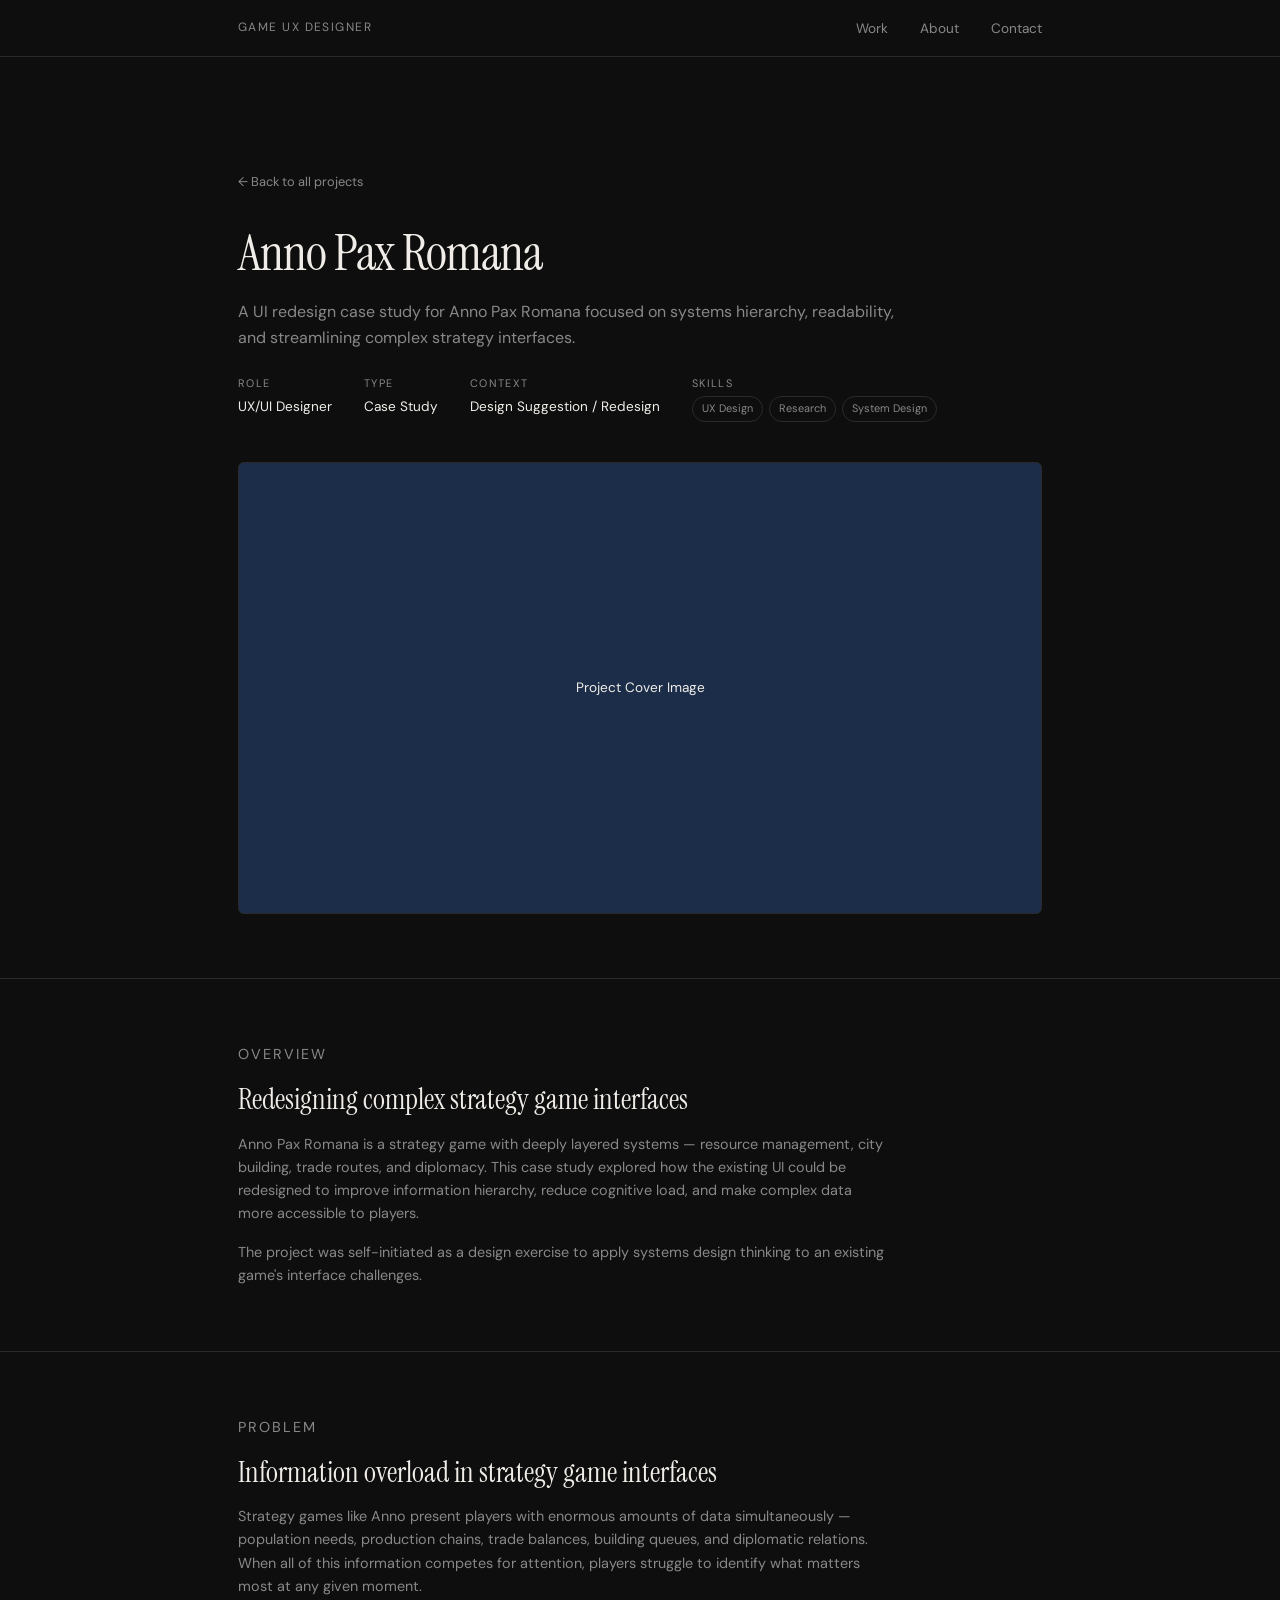
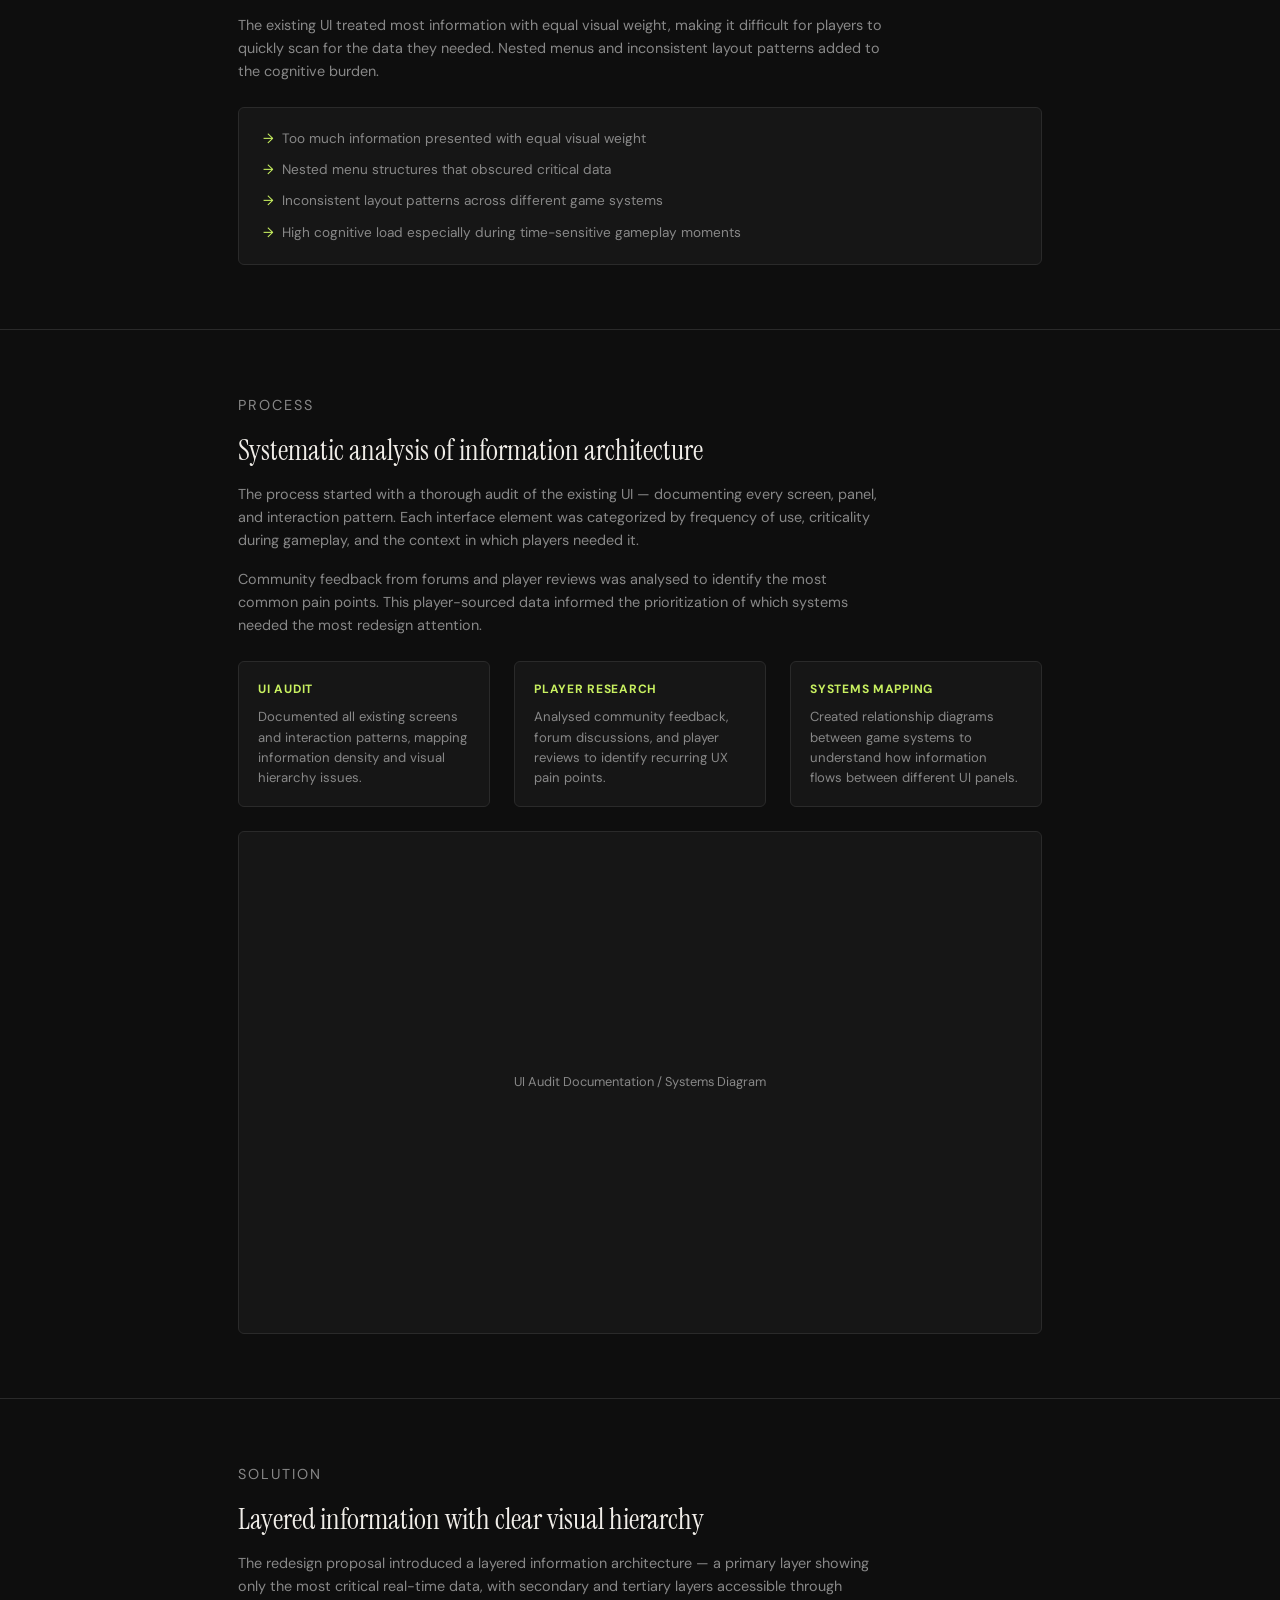
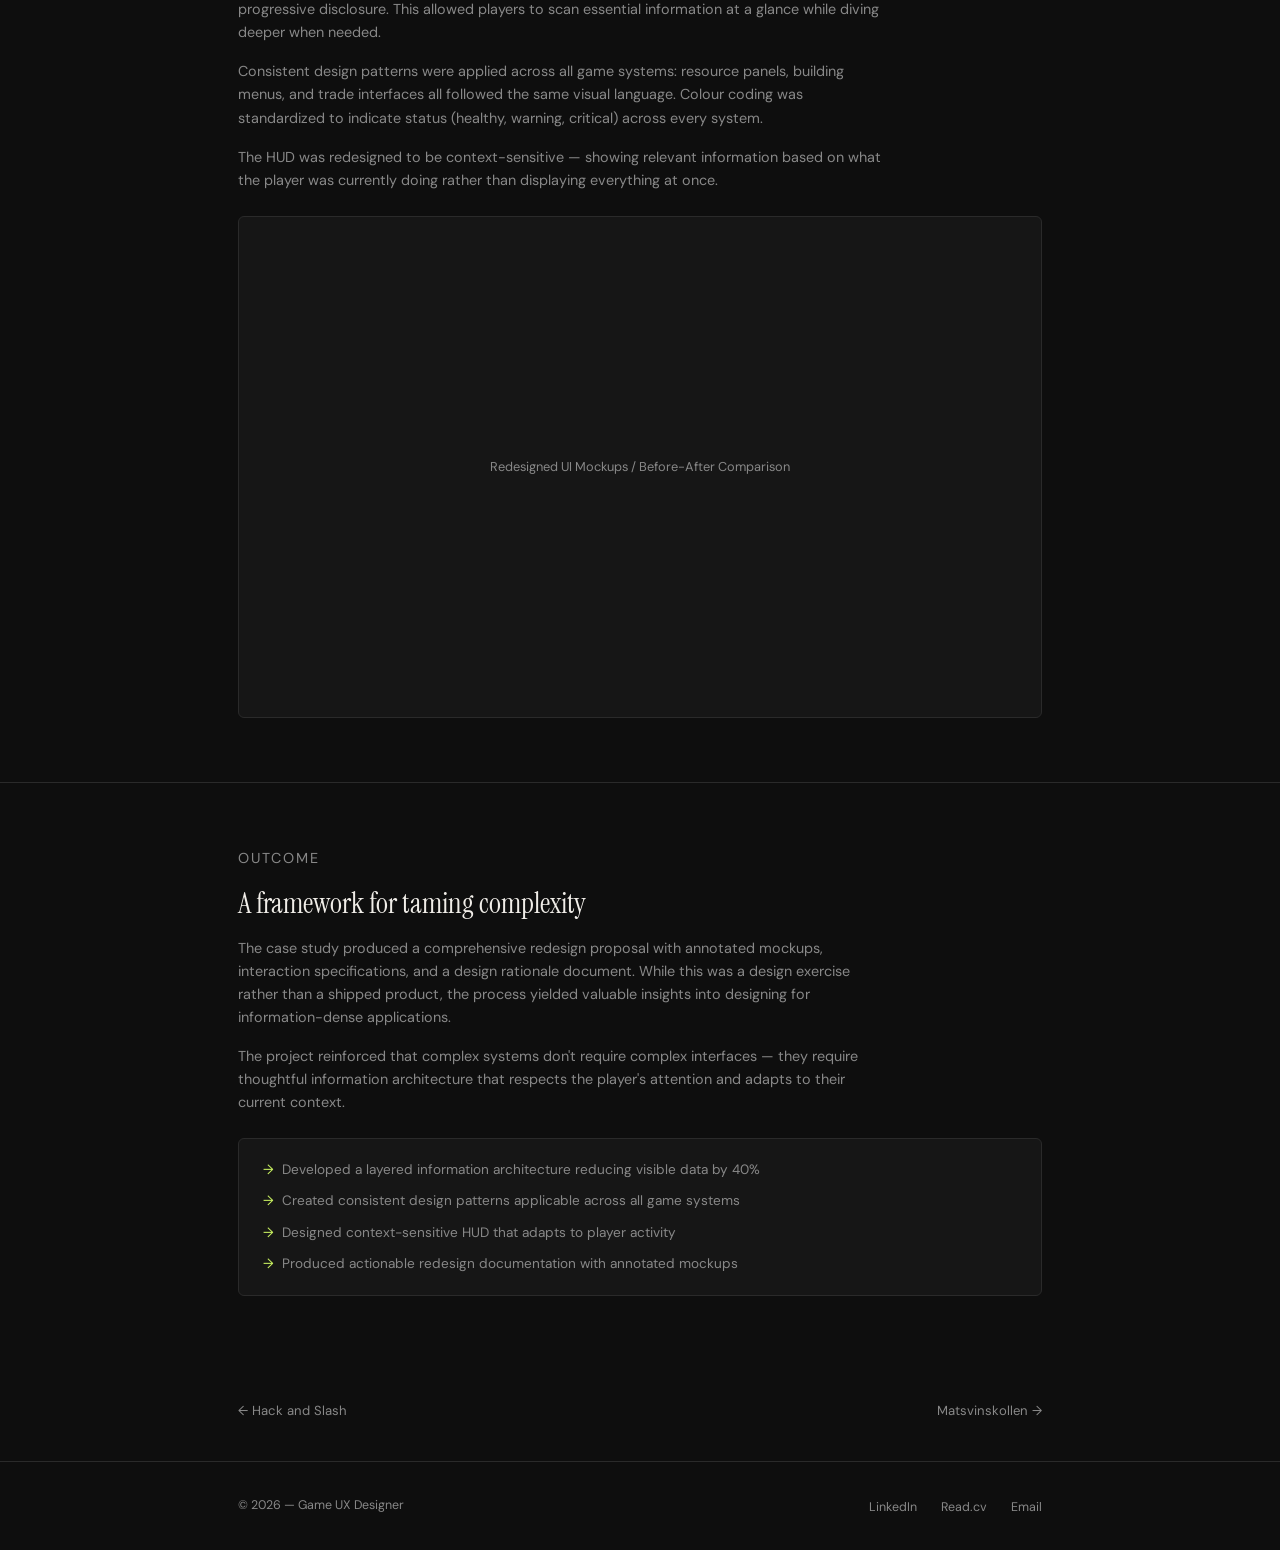
==== anno-pax-romana.html @ 12762602 "Create and Connect 4 User Case Pages for Projects (69a82dba089e7d855686ed7b)" ====
<!DOCTYPE html>
<html lang="en">
<head>
  <meta charset="UTF-8" />
  <meta name="viewport" content="width=device-width, initial-scale=1.0" />
  <title>Anno Pax Romana – Use Case</title>
  <style>
    @import url('https://fonts.googleapis.com/css2?family=Instrument+Serif:ital@0;1&family=DM+Sans:wght@300;400;500&display=swap');

    *, *::before, *::after { box-sizing: border-box; margin: 0; padding: 0; }

    :root {
      --bg: #0e0e0e;
      --surface: #161616;
      --border: #2a2a2a;
      --text-primary: #f0ede8;
      --text-secondary: #888;
      --accent: #c8f060;
      --font-display: 'Instrument Serif', Georgia, serif;
      --font-body: 'DM Sans', sans-serif;
      --max-width: 900px;
      --px: clamp(1.25rem, 5vw, 3rem);
    }

    html { scroll-behavior: smooth; }

    body {
      background: var(--bg);
      color: var(--text-primary);
      font-family: var(--font-body);
      font-size: 15px;
      line-height: 1.6;
      -webkit-font-smoothing: antialiased;
    }

    .p-container {
      max-width: var(--max-width);
      margin: 0 auto;
      padding-left: var(--px);
      padding-right: var(--px);
    }

    .p-nav {
      position: sticky;
      top: 0;
      z-index: 100;
      background: var(--bg);
      border-bottom: 1px solid var(--border);
      padding-block: 1rem;
    }

    .p-nav .p-container {
      display: flex;
      justify-content: space-between;
      align-items: center;
    }

    .p-nav-logo {
      font-size: 0.75rem;
      letter-spacing: 0.12em;
      text-transform: uppercase;
      color: var(--text-secondary);
      text-decoration: none;
    }

    .p-nav-links {
      display: flex;
      gap: 2rem;
      list-style: none;
    }

    .p-nav-links a {
      text-decoration: none;
      color: var(--text-secondary);
      font-size: 0.85rem;
      transition: color 0.2s;
    }

    .p-nav-links a:hover { color: var(--text-primary); }

    .case-hero {
      padding-top: clamp(3rem, 10vw, 7rem);
      padding-bottom: clamp(2rem, 6vw, 4rem);
      border-bottom: 1px solid var(--border);
    }

    .case-back {
      display: inline-flex;
      align-items: center;
      gap: 0.4rem;
      text-decoration: none;
      color: var(--text-secondary);
      font-size: 0.8rem;
      margin-bottom: 2rem;
      transition: color 0.2s;
    }

    .case-back:hover { color: var(--text-primary); }

    .case-hero h1 {
      font-family: var(--font-display);
      font-size: clamp(2rem, 5vw, 3.2rem);
      font-weight: 400;
      line-height: 1.15;
      letter-spacing: -0.02em;
      margin-bottom: 1rem;
    }

    .case-hero .case-subtitle {
      color: var(--text-secondary);
      font-size: 1rem;
      max-width: 60ch;
      margin-bottom: 1.5rem;
    }

    .case-meta {
      display: flex;
      flex-wrap: wrap;
      gap: 2rem;
      margin-top: 1.5rem;
    }

    .case-meta-item {
      display: flex;
      flex-direction: column;
      gap: 0.25rem;
    }

    .case-meta-label {
      font-size: 0.68rem;
      letter-spacing: 0.12em;
      text-transform: uppercase;
      color: var(--text-secondary);
    }

    .case-meta-value {
      font-size: 0.85rem;
      color: var(--text-primary);
    }

    .tag-list { display: flex; flex-wrap: wrap; gap: 0.4rem; }

    .tag {
      font-size: 0.68rem;
      padding: 0.2rem 0.55rem;
      border-radius: 999px;
      border: 1px solid var(--border);
      color: var(--text-secondary);
    }

    .case-cover {
      width: 100%;
      aspect-ratio: 16/9;
      background: #1c2d4a;
      border: 1px solid var(--border);
      border-radius: 6px;
      margin-top: 2.5rem;
      display: flex;
      align-items: center;
      justify-content: center;
      color: var(--text-primary);
      font-size: 0.85rem;
    }

    .case-section {
      padding-block: clamp(2.5rem, 6vw, 4rem);
      border-bottom: 1px solid var(--border);
    }

    .case-section:last-of-type { border-bottom: none; }

    .case-label {
      font-size: 0.72rem;
      letter-spacing: 0.14em;
      text-transform: uppercase;
      color: var(--accent);
      margin-bottom: 1.25rem;
    }

    .case-section h2 {
      font-family: var(--font-display);
      font-size: clamp(1.4rem, 3vw, 1.8rem);
      font-weight: 400;
      line-height: 1.2;
      margin-bottom: 1rem;
    }

    .case-section p {
      color: var(--text-secondary);
      font-size: 0.9rem;
      max-width: 65ch;
      margin-bottom: 1rem;
    }

    .case-section p:last-child { margin-bottom: 0; }

    .case-highlight {
      background: var(--surface);
      border: 1px solid var(--border);
      border-radius: 6px;
      padding: 1.25rem 1.5rem;
      margin-top: 1.5rem;
    }

    .case-highlight ul {
      list-style: none;
      display: flex;
      flex-direction: column;
      gap: 0.6rem;
    }

    .case-highlight li {
      font-size: 0.85rem;
      color: var(--text-secondary);
      padding-left: 1.2rem;
      position: relative;
    }

    .case-highlight li::before {
      content: '→';
      position: absolute;
      left: 0;
      color: var(--accent);
    }

    .case-image {
      width: 100%;
      aspect-ratio: 16/10;
      background: var(--surface);
      border: 1px solid var(--border);
      border-radius: 6px;
      margin-top: 1.5rem;
      display: flex;
      align-items: center;
      justify-content: center;
      color: var(--text-secondary);
      font-size: 0.8rem;
    }

    .case-two-col {
      display: grid;
      grid-template-columns: 1fr 1fr;
      gap: 1.5rem;
      margin-top: 1.5rem;
    }

    .case-two-col .col-block {
      background: var(--surface);
      border: 1px solid var(--border);
      border-radius: 6px;
      padding: 1.1rem 1.2rem;
    }

    .col-block h4 {
      font-size: 0.75rem;
      letter-spacing: 0.06em;
      text-transform: uppercase;
      color: var(--accent);
      margin-bottom: 0.5rem;
    }

    .col-block p {
      font-size: 0.82rem;
      color: var(--text-secondary);
      line-height: 1.55;
    }

    .case-three-col {
      display: grid;
      grid-template-columns: 1fr 1fr 1fr;
      gap: 1.5rem;
      margin-top: 1.5rem;
    }

    .case-three-col .col-block {
      background: var(--surface);
      border: 1px solid var(--border);
      border-radius: 6px;
      padding: 1.1rem 1.2rem;
    }

    .p-footer {
      border-top: 1px solid var(--border);
      padding-block: 2rem;
    }

    .p-footer .p-container {
      display: flex;
      justify-content: space-between;
      align-items: center;
      flex-wrap: wrap;
      gap: 1rem;
    }

    .p-footer p { font-size: 0.78rem; color: var(--text-secondary); }

    .p-footer-links { display: flex; gap: 1.5rem; list-style: none; }

    .p-footer-links a {
      font-size: 0.78rem;
      color: var(--text-secondary);
      text-decoration: none;
      transition: color 0.2s;
    }

    .p-footer-links a:hover { color: var(--text-primary); }

    .case-nav {
      display: flex;
      justify-content: space-between;
      align-items: center;
      padding-block: 2.5rem;
    }

    .case-nav a {
      text-decoration: none;
      color: var(--text-secondary);
      font-size: 0.82rem;
      transition: color 0.2s;
      display: flex;
      align-items: center;
      gap: 0.4rem;
    }

    .case-nav a:hover { color: var(--accent); }

    .case-nav .next { margin-left: auto; }

    @media (max-width: 640px) {
      .case-two-col { grid-template-columns: 1fr; }
      .case-three-col { grid-template-columns: 1fr; }
      .case-meta { gap: 1rem; }
    }
  </style>
</head>
<body>

  <!-- NAV -->
  <nav class="p-nav">
    <div class="p-container">
      <a href="index.html" class="p-nav-logo">Game UX Designer</a>
      <ul class="p-nav-links">
        <li><a href="index.html#work">Work</a></li>
        <li><a href="index.html#about">About</a></li>
        <li><a href="mailto:hello@example.com">Contact</a></li>
      </ul>
    </div>
  </nav>

  <!-- CASE HERO -->
  <section class="case-hero">
    <div class="p-container">
      <a href="index.html#work" class="case-back">&larr; Back to all projects</a>
      <h1>Anno Pax Romana</h1>
      <p class="case-subtitle">A UI redesign case study for Anno Pax Romana focused on systems hierarchy, readability, and streamlining complex strategy interfaces.</p>

      <div class="case-meta">
        <div class="case-meta-item">
          <span class="case-meta-label">Role</span>
          <span class="case-meta-value">UX/UI Designer</span>
        </div>
        <div class="case-meta-item">
          <span class="case-meta-label">Type</span>
          <span class="case-meta-value">Case Study</span>
        </div>
        <div class="case-meta-item">
          <span class="case-meta-label">Context</span>
          <span class="case-meta-value">Design Suggestion / Redesign</span>
        </div>
        <div class="case-meta-item">
          <span class="case-meta-label">Skills</span>
          <div class="tag-list">
            <span class="tag">UX Design</span>
            <span class="tag">Research</span>
            <span class="tag">System Design</span>
          </div>
        </div>
      </div>

      <div class="case-cover">Project Cover Image</div>
    </div>
  </section>

  <!-- OVERVIEW -->
  <section class="case-section">
    <div class="p-container">
      <p class="case-label">Overview</p>
      <h2>Redesigning complex strategy game interfaces</h2>
      <p>Anno Pax Romana is a strategy game with deeply layered systems — resource management, city building, trade routes, and diplomacy. This case study explored how the existing UI could be redesigned to improve information hierarchy, reduce cognitive load, and make complex data more accessible to players.</p>
      <p>The project was self-initiated as a design exercise to apply systems design thinking to an existing game's interface challenges.</p>
    </div>
  </section>

  <!-- PROBLEM -->
  <section class="case-section">
    <div class="p-container">
      <p class="case-label">Problem</p>
      <h2>Information overload in strategy game interfaces</h2>
      <p>Strategy games like Anno present players with enormous amounts of data simultaneously — population needs, production chains, trade balances, building queues, and diplomatic relations. When all of this information competes for attention, players struggle to identify what matters most at any given moment.</p>
      <p>The existing UI treated most information with equal visual weight, making it difficult for players to quickly scan for the data they needed. Nested menus and inconsistent layout patterns added to the cognitive burden.</p>

      <div class="case-highlight">
        <ul>
          <li>Too much information presented with equal visual weight</li>
          <li>Nested menu structures that obscured critical data</li>
          <li>Inconsistent layout patterns across different game systems</li>
          <li>High cognitive load especially during time-sensitive gameplay moments</li>
        </ul>
      </div>
    </div>
  </section>

  <!-- PROCESS -->
  <section class="case-section">
    <div class="p-container">
      <p class="case-label">Process</p>
      <h2>Systematic analysis of information architecture</h2>
      <p>The process started with a thorough audit of the existing UI — documenting every screen, panel, and interaction pattern. Each interface element was categorized by frequency of use, criticality during gameplay, and the context in which players needed it.</p>
      <p>Community feedback from forums and player reviews was analysed to identify the most common pain points. This player-sourced data informed the prioritization of which systems needed the most redesign attention.</p>

      <div class="case-three-col">
        <div class="col-block">
          <h4>UI Audit</h4>
          <p>Documented all existing screens and interaction patterns, mapping information density and visual hierarchy issues.</p>
        </div>
        <div class="col-block">
          <h4>Player Research</h4>
          <p>Analysed community feedback, forum discussions, and player reviews to identify recurring UX pain points.</p>
        </div>
        <div class="col-block">
          <h4>Systems Mapping</h4>
          <p>Created relationship diagrams between game systems to understand how information flows between different UI panels.</p>
        </div>
      </div>

      <div class="case-image">UI Audit Documentation / Systems Diagram</div>
    </div>
  </section>

  <!-- SOLUTION -->
  <section class="case-section">
    <div class="p-container">
      <p class="case-label">Solution</p>
      <h2>Layered information with clear visual hierarchy</h2>
      <p>The redesign proposal introduced a layered information architecture — a primary layer showing only the most critical real-time data, with secondary and tertiary layers accessible through progressive disclosure. This allowed players to scan essential information at a glance while diving deeper when needed.</p>
      <p>Consistent design patterns were applied across all game systems: resource panels, building menus, and trade interfaces all followed the same visual language. Colour coding was standardized to indicate status (healthy, warning, critical) across every system.</p>
      <p>The HUD was redesigned to be context-sensitive — showing relevant information based on what the player was currently doing rather than displaying everything at once.</p>

      <div class="case-image">Redesigned UI Mockups / Before-After Comparison</div>
    </div>
  </section>

  <!-- OUTCOME -->
  <section class="case-section">
    <div class="p-container">
      <p class="case-label">Outcome</p>
      <h2>A framework for taming complexity</h2>
      <p>The case study produced a comprehensive redesign proposal with annotated mockups, interaction specifications, and a design rationale document. While this was a design exercise rather than a shipped product, the process yielded valuable insights into designing for information-dense applications.</p>
      <p>The project reinforced that complex systems don't require complex interfaces — they require thoughtful information architecture that respects the player's attention and adapts to their current context.</p>

      <div class="case-highlight">
        <ul>
          <li>Developed a layered information architecture reducing visible data by 40%</li>
          <li>Created consistent design patterns applicable across all game systems</li>
          <li>Designed context-sensitive HUD that adapts to player activity</li>
          <li>Produced actionable redesign documentation with annotated mockups</li>
        </ul>
      </div>
    </div>
  </section>

  <!-- PROJECT NAV -->
  <div class="p-container">
    <div class="case-nav">
      <a href="hack-and-slash.html">&larr; Hack and Slash</a>
      <a href="matsvinskollen.html" class="next">Matsvinskollen &rarr;</a>
    </div>
  </div>

  <!-- FOOTER -->
  <footer class="p-footer">
    <div class="p-container">
      <p>&copy; 2026 — Game UX Designer</p>
      <ul class="p-footer-links">
        <li><a href="https://linkedin.com" target="_blank">LinkedIn</a></li>
        <li><a href="https://read.cv" target="_blank">Read.cv</a></li>
        <li><a href="mailto:hello@example.com">Email</a></li>
      </ul>
    </div>
  </footer>

</body>
</html>
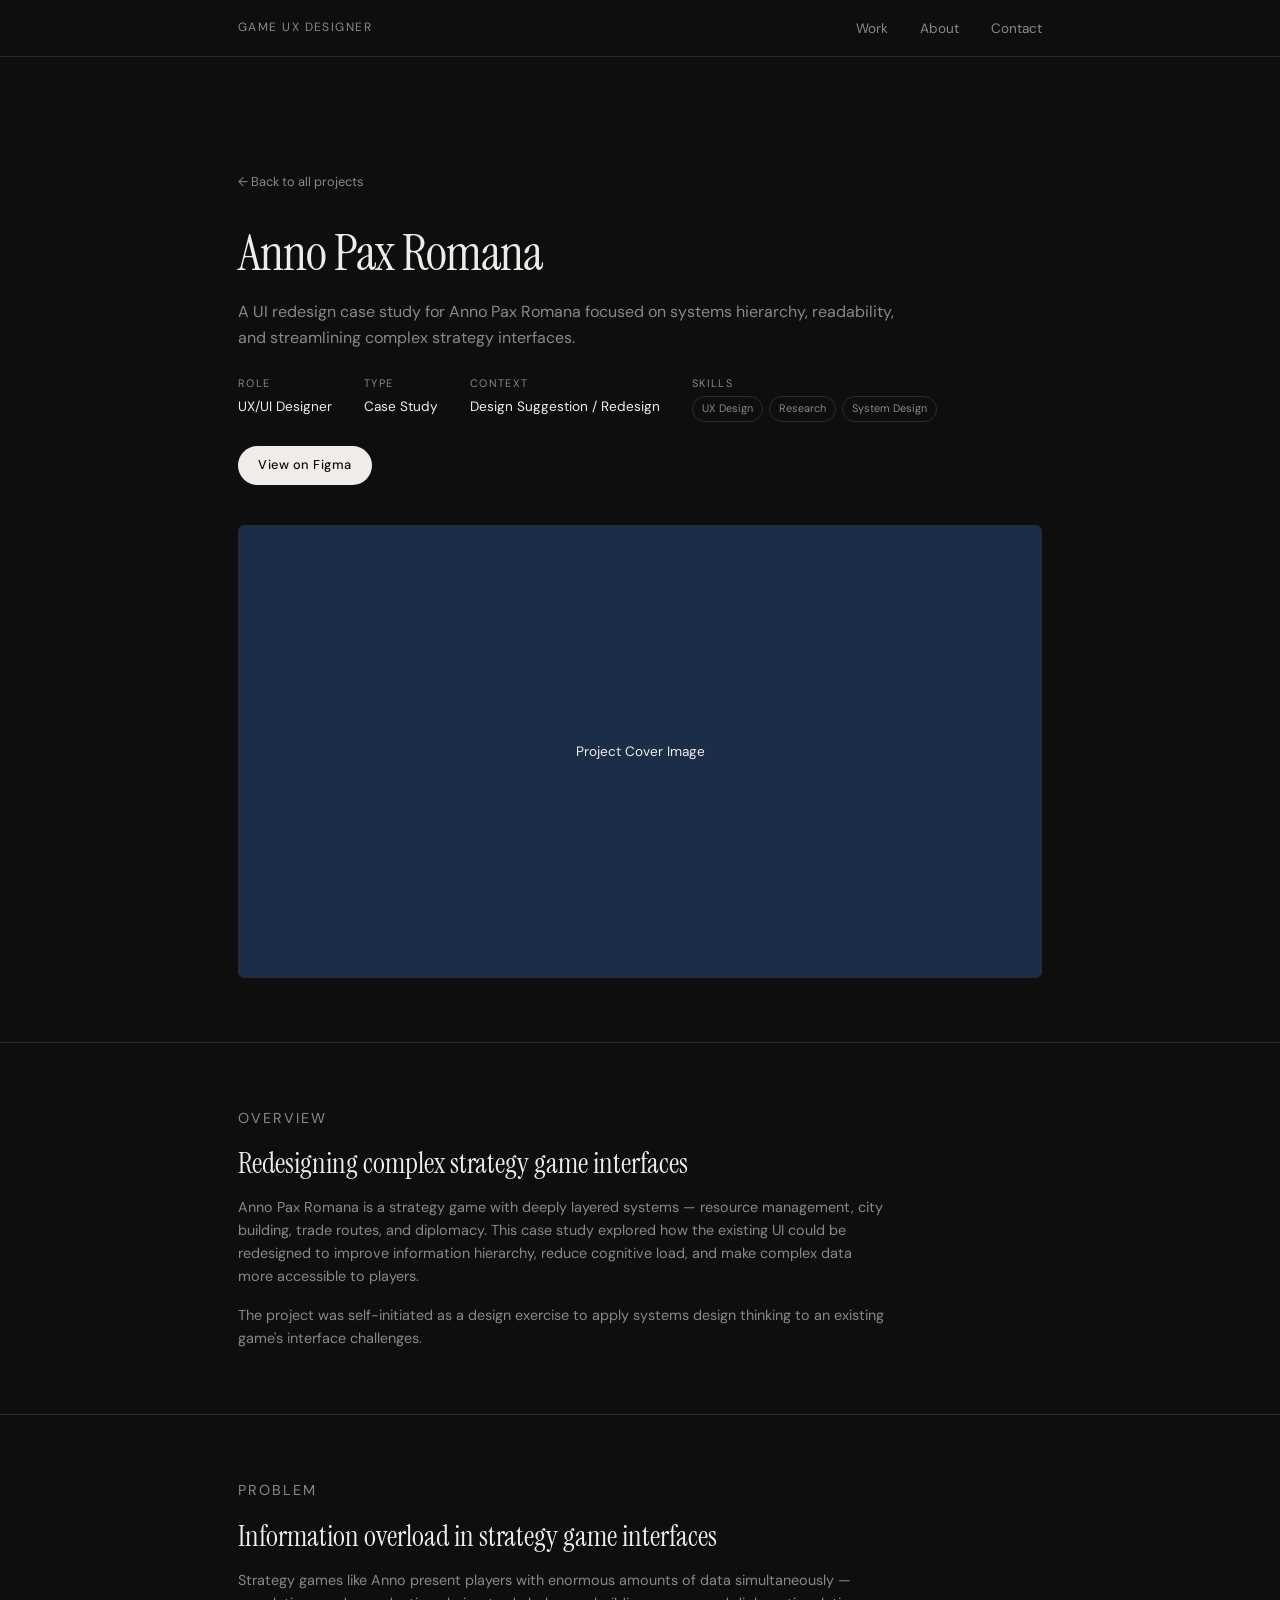
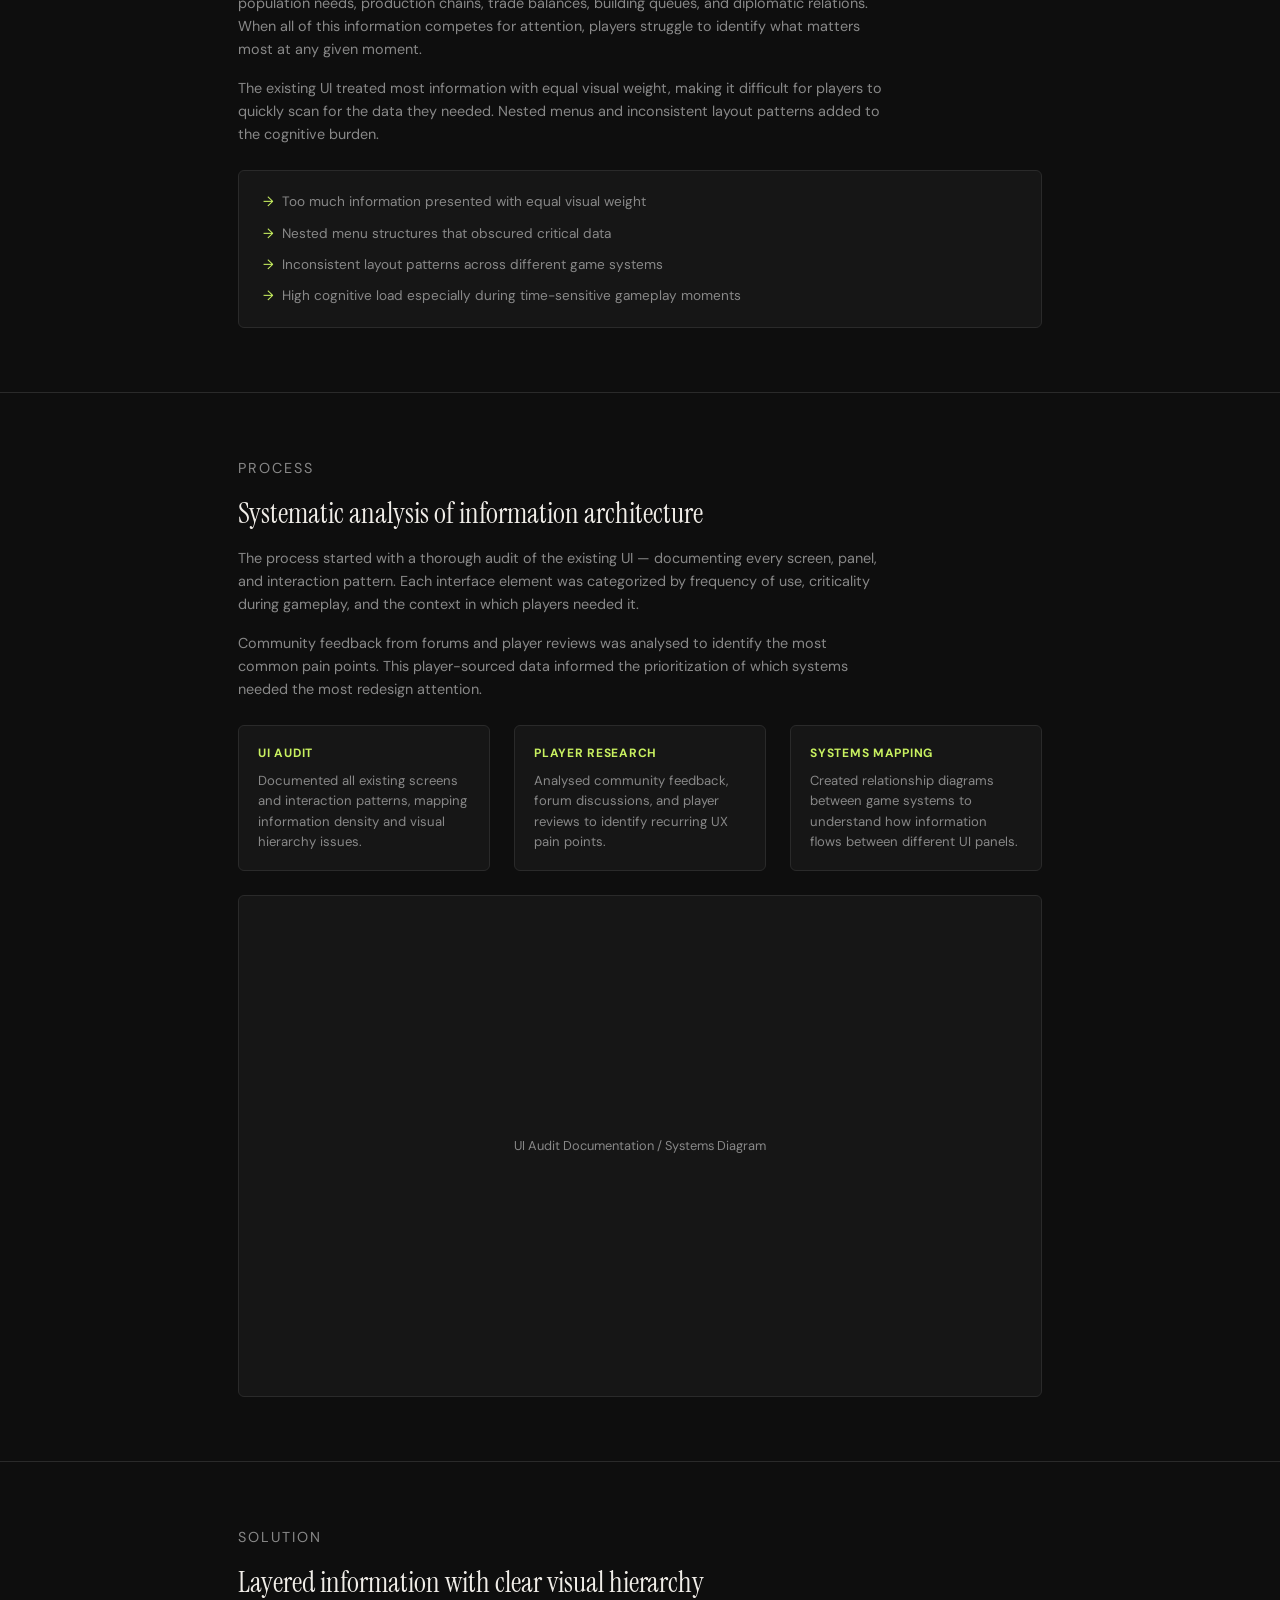
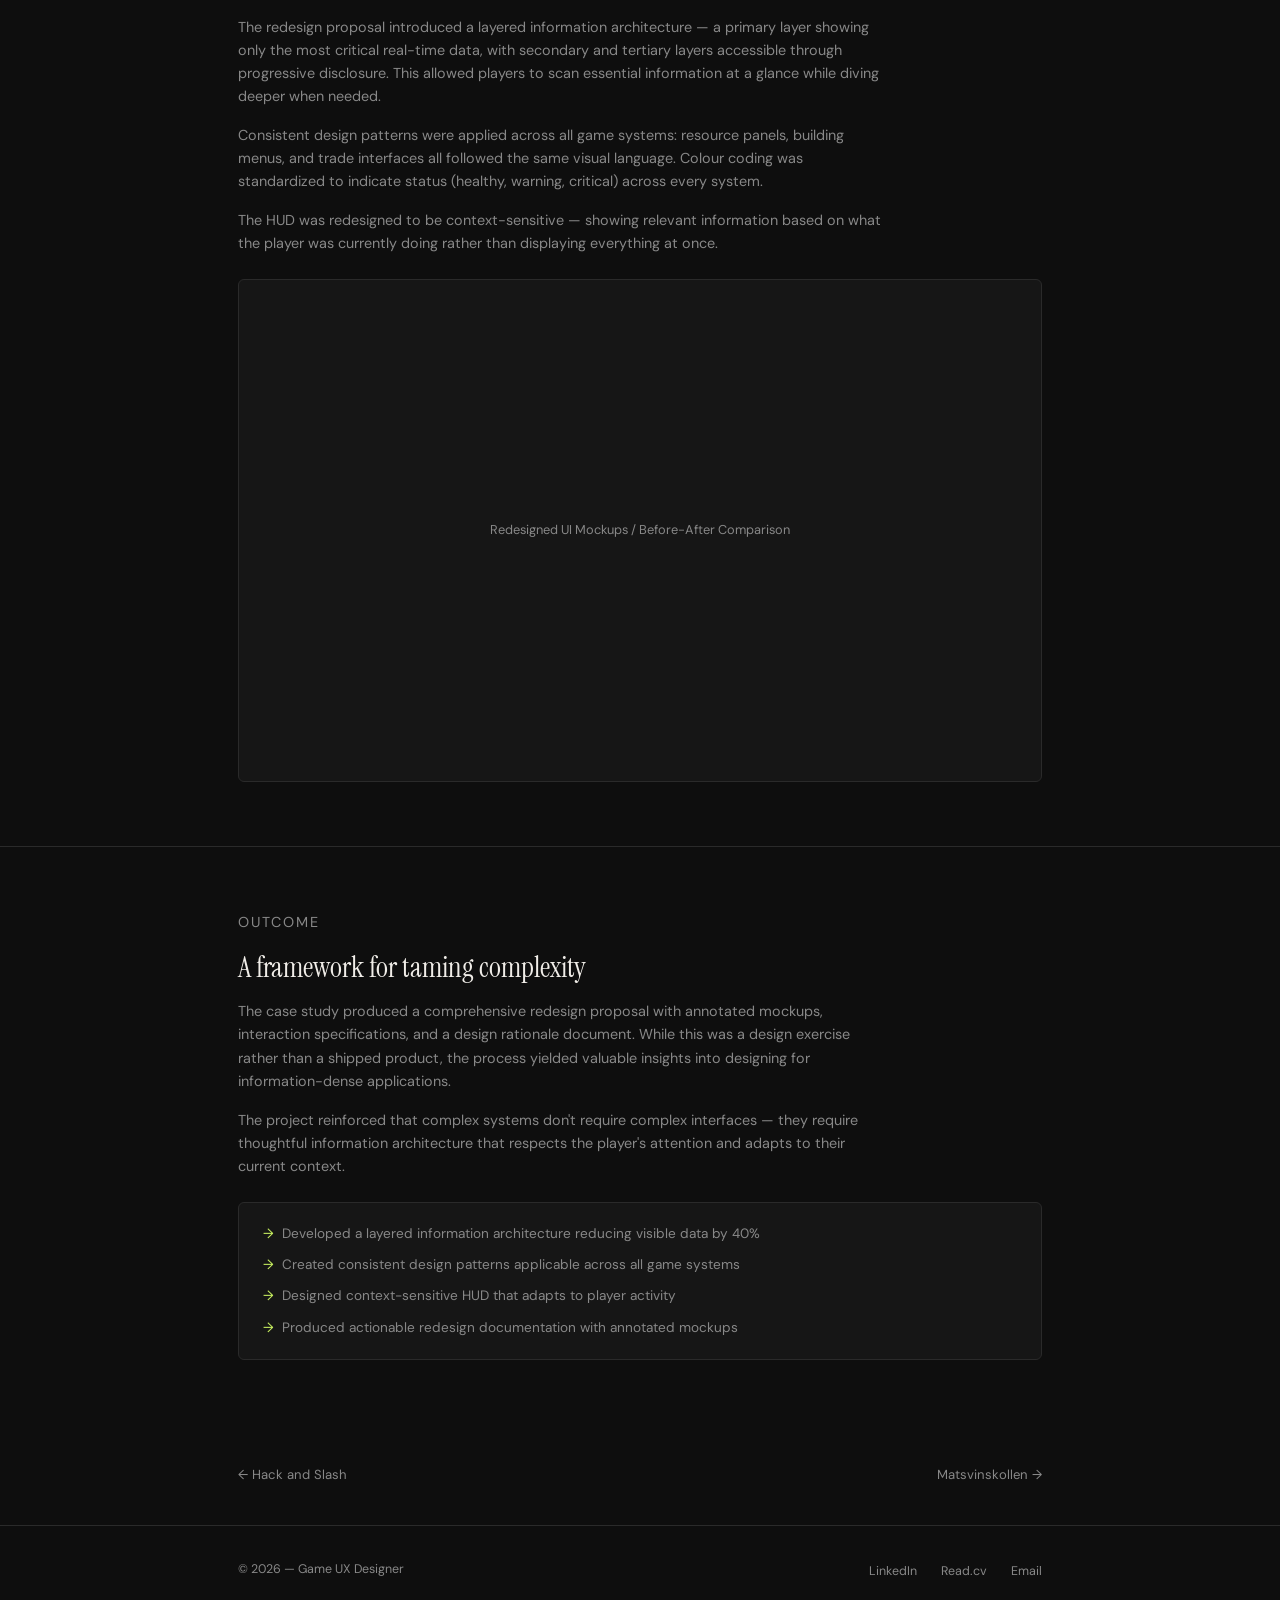
==== commit 082c6a82: "Use Project Trash Page to Remove Arcade Game Page (69a8373d1972729868d29246)" ====
--- a/anno-pax-romana.html
+++ b/anno-pax-romana.html
@@ -326,6 +326,44 @@
 
     .case-nav .next { margin-left: auto; }
 
+    .case-links {
+      display: flex;
+      flex-wrap: wrap;
+      gap: 0.75rem;
+      margin-top: 1.5rem;
+    }
+
+    .case-links a {
+      display: inline-flex;
+      align-items: center;
+      padding: 0.6rem 1.25rem;
+      font-family: var(--font-body);
+      font-size: 0.8rem;
+      font-weight: 500;
+      letter-spacing: 0.04em;
+      text-decoration: none;
+      border-radius: 999px;
+      transition: all 0.2s;
+      background: transparent;
+      color: var(--text-secondary);
+      border: 1px solid var(--border);
+    }
+
+    .case-links a:hover {
+      border-color: var(--text-secondary);
+      color: var(--text-primary);
+    }
+
+    .case-links a.primary {
+      background: var(--text-primary);
+      color: var(--bg);
+      border: none;
+    }
+
+    .case-links a.primary:hover {
+      background: var(--accent);
+    }
+
     @media (max-width: 640px) {
       .case-two-col { grid-template-columns: 1fr; }
       .case-three-col { grid-template-columns: 1fr; }
@@ -375,6 +413,10 @@
             <span class="tag">System Design</span>
           </div>
         </div>
+      </div>
+
+      <div class="case-links">
+        <a href="https://www.figma.com" target="_blank" class="primary">View on Figma</a>
       </div>
 
       <div class="case-cover">Project Cover Image</div>
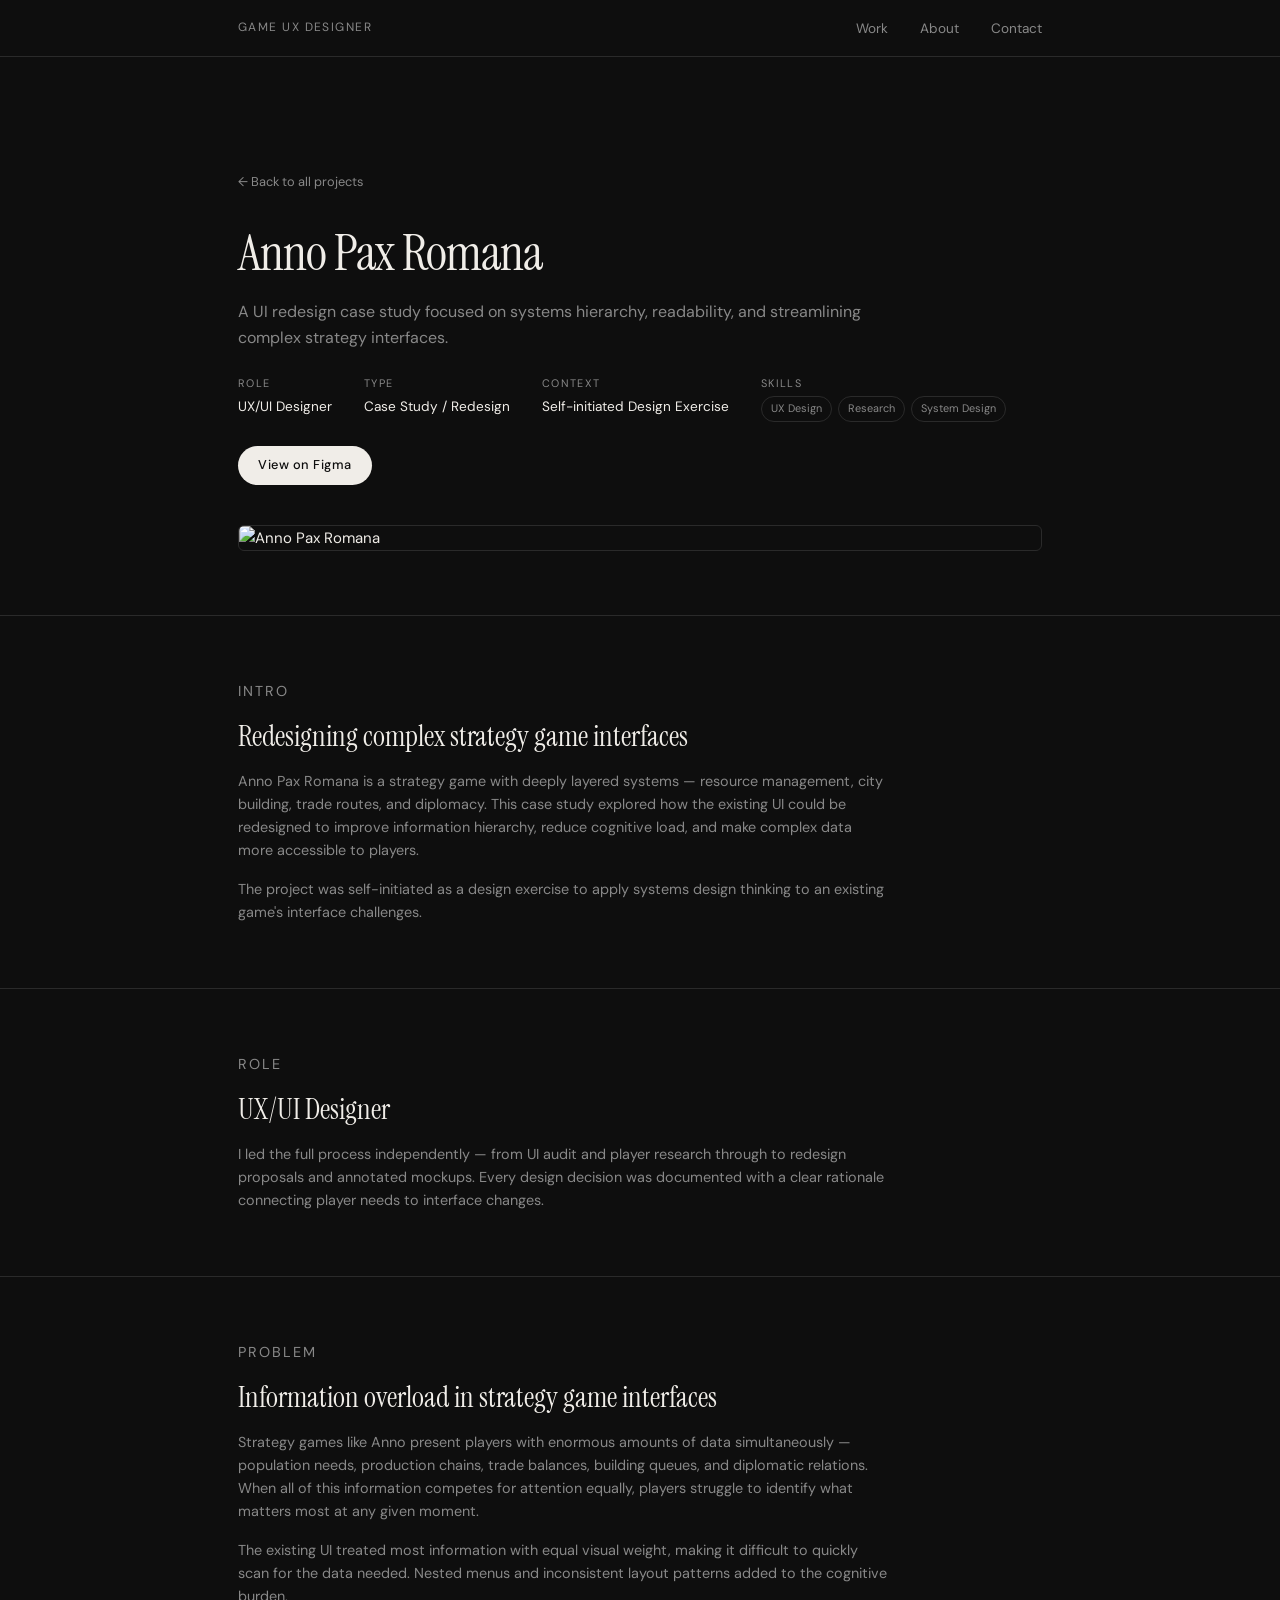
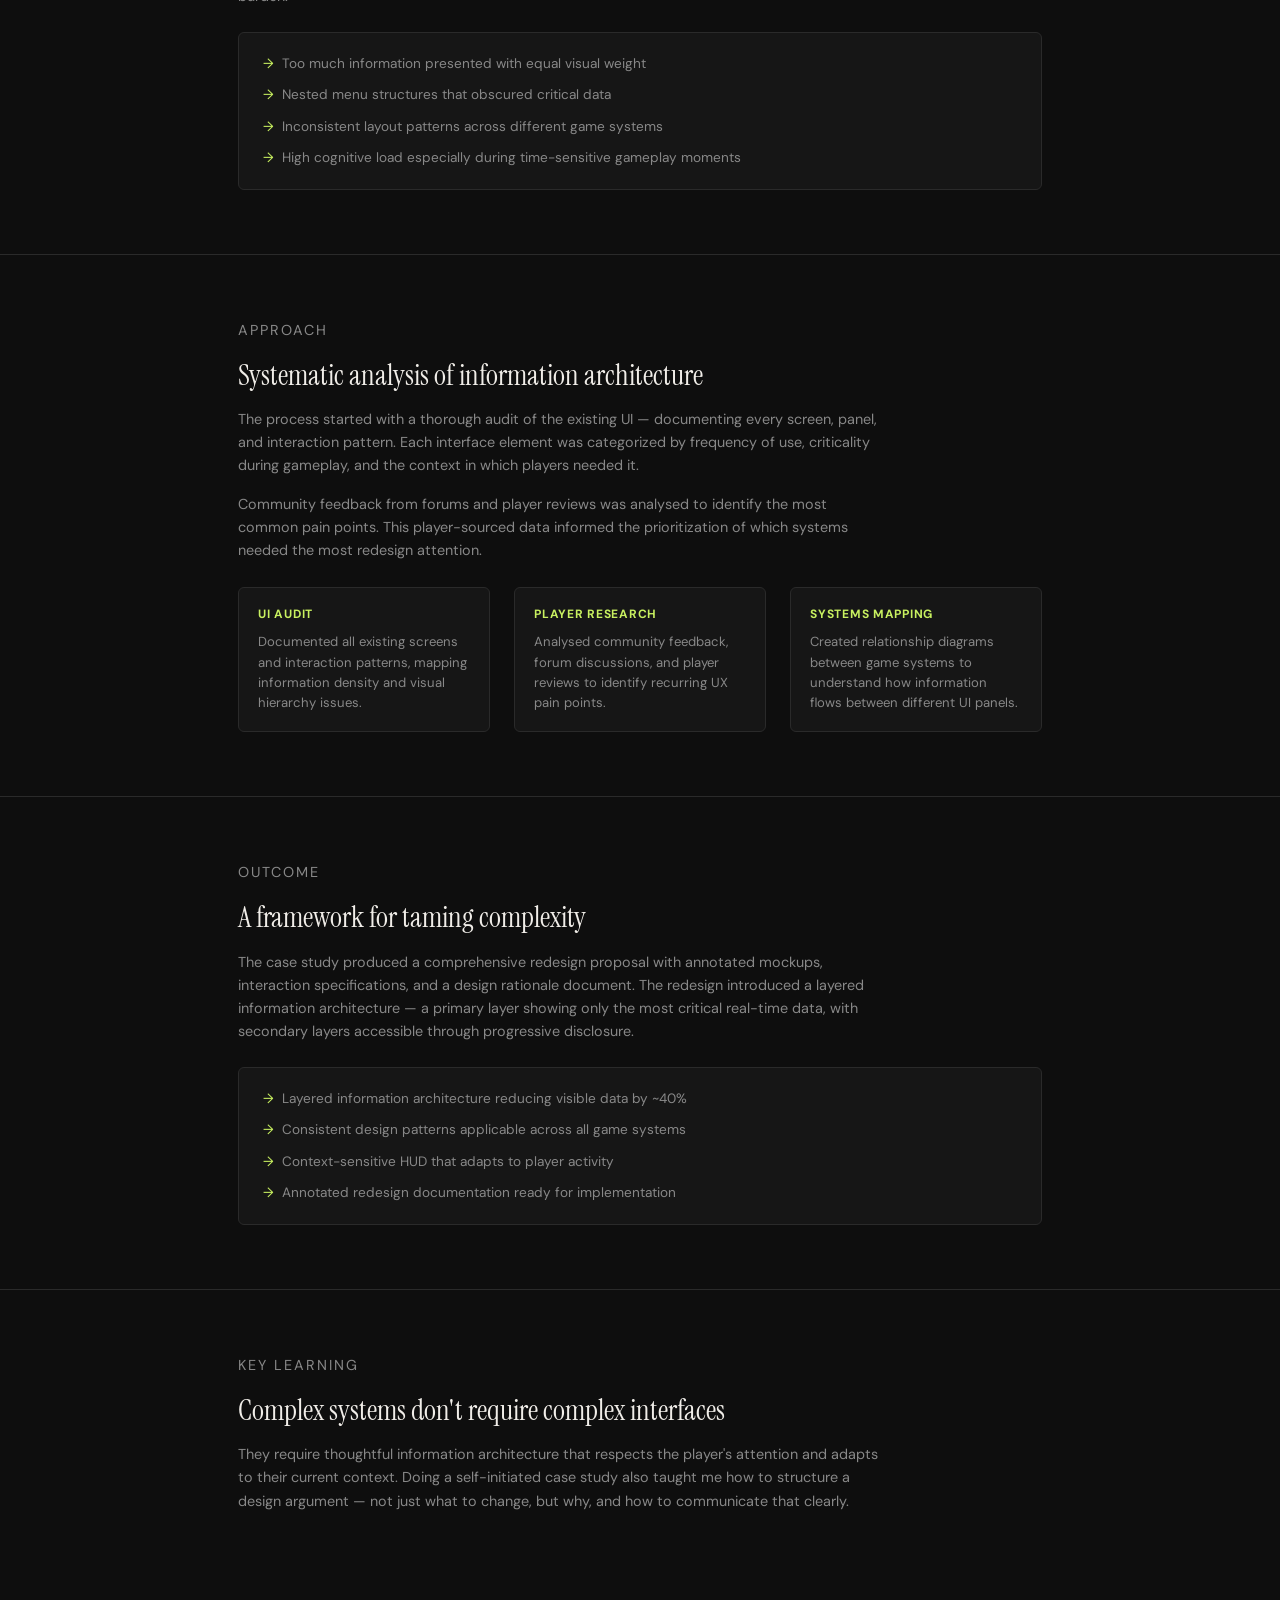
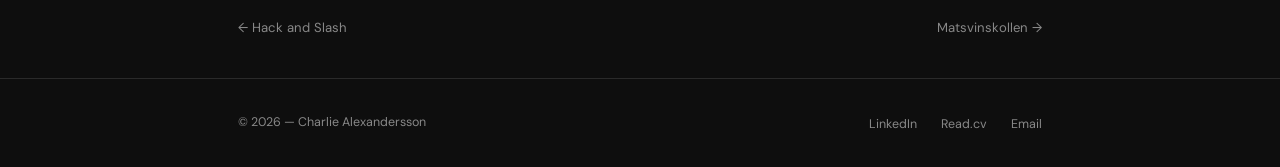
==== commit a01d46d2: "changed the strucutre" ====
--- a/anno-pax-romana.html
+++ b/anno-pax-romana.html
@@ -3,373 +3,8 @@
 <head>
   <meta charset="UTF-8" />
   <meta name="viewport" content="width=device-width, initial-scale=1.0" />
-  <title>Anno Pax Romana – Use Case</title>
-  <style>
-    @import url('https://fonts.googleapis.com/css2?family=Instrument+Serif:ital@0;1&family=DM+Sans:wght@300;400;500&display=swap');
-
-    *, *::before, *::after { box-sizing: border-box; margin: 0; padding: 0; }
-
-    :root {
-      --bg: #0e0e0e;
-      --surface: #161616;
-      --border: #2a2a2a;
-      --text-primary: #f0ede8;
-      --text-secondary: #888;
-      --accent: #c8f060;
-      --font-display: 'Instrument Serif', Georgia, serif;
-      --font-body: 'DM Sans', sans-serif;
-      --max-width: 900px;
-      --px: clamp(1.25rem, 5vw, 3rem);
-    }
-
-    html { scroll-behavior: smooth; }
-
-    body {
-      background: var(--bg);
-      color: var(--text-primary);
-      font-family: var(--font-body);
-      font-size: 15px;
-      line-height: 1.6;
-      -webkit-font-smoothing: antialiased;
-    }
-
-    .p-container {
-      max-width: var(--max-width);
-      margin: 0 auto;
-      padding-left: var(--px);
-      padding-right: var(--px);
-    }
-
-    .p-nav {
-      position: sticky;
-      top: 0;
-      z-index: 100;
-      background: var(--bg);
-      border-bottom: 1px solid var(--border);
-      padding-block: 1rem;
-    }
-
-    .p-nav .p-container {
-      display: flex;
-      justify-content: space-between;
-      align-items: center;
-    }
-
-    .p-nav-logo {
-      font-size: 0.75rem;
-      letter-spacing: 0.12em;
-      text-transform: uppercase;
-      color: var(--text-secondary);
-      text-decoration: none;
-    }
-
-    .p-nav-links {
-      display: flex;
-      gap: 2rem;
-      list-style: none;
-    }
-
-    .p-nav-links a {
-      text-decoration: none;
-      color: var(--text-secondary);
-      font-size: 0.85rem;
-      transition: color 0.2s;
-    }
-
-    .p-nav-links a:hover { color: var(--text-primary); }
-
-    .case-hero {
-      padding-top: clamp(3rem, 10vw, 7rem);
-      padding-bottom: clamp(2rem, 6vw, 4rem);
-      border-bottom: 1px solid var(--border);
-    }
-
-    .case-back {
-      display: inline-flex;
-      align-items: center;
-      gap: 0.4rem;
-      text-decoration: none;
-      color: var(--text-secondary);
-      font-size: 0.8rem;
-      margin-bottom: 2rem;
-      transition: color 0.2s;
-    }
-
-    .case-back:hover { color: var(--text-primary); }
-
-    .case-hero h1 {
-      font-family: var(--font-display);
-      font-size: clamp(2rem, 5vw, 3.2rem);
-      font-weight: 400;
-      line-height: 1.15;
-      letter-spacing: -0.02em;
-      margin-bottom: 1rem;
-    }
-
-    .case-hero .case-subtitle {
-      color: var(--text-secondary);
-      font-size: 1rem;
-      max-width: 60ch;
-      margin-bottom: 1.5rem;
-    }
-
-    .case-meta {
-      display: flex;
-      flex-wrap: wrap;
-      gap: 2rem;
-      margin-top: 1.5rem;
-    }
-
-    .case-meta-item {
-      display: flex;
-      flex-direction: column;
-      gap: 0.25rem;
-    }
-
-    .case-meta-label {
-      font-size: 0.68rem;
-      letter-spacing: 0.12em;
-      text-transform: uppercase;
-      color: var(--text-secondary);
-    }
-
-    .case-meta-value {
-      font-size: 0.85rem;
-      color: var(--text-primary);
-    }
-
-    .tag-list { display: flex; flex-wrap: wrap; gap: 0.4rem; }
-
-    .tag {
-      font-size: 0.68rem;
-      padding: 0.2rem 0.55rem;
-      border-radius: 999px;
-      border: 1px solid var(--border);
-      color: var(--text-secondary);
-    }
-
-    .case-cover {
-      width: 100%;
-      aspect-ratio: 16/9;
-      background: #1c2d4a;
-      border: 1px solid var(--border);
-      border-radius: 6px;
-      margin-top: 2.5rem;
-      display: flex;
-      align-items: center;
-      justify-content: center;
-      color: var(--text-primary);
-      font-size: 0.85rem;
-    }
-
-    .case-section {
-      padding-block: clamp(2.5rem, 6vw, 4rem);
-      border-bottom: 1px solid var(--border);
-    }
-
-    .case-section:last-of-type { border-bottom: none; }
-
-    .case-label {
-      font-size: 0.72rem;
-      letter-spacing: 0.14em;
-      text-transform: uppercase;
-      color: var(--accent);
-      margin-bottom: 1.25rem;
-    }
-
-    .case-section h2 {
-      font-family: var(--font-display);
-      font-size: clamp(1.4rem, 3vw, 1.8rem);
-      font-weight: 400;
-      line-height: 1.2;
-      margin-bottom: 1rem;
-    }
-
-    .case-section p {
-      color: var(--text-secondary);
-      font-size: 0.9rem;
-      max-width: 65ch;
-      margin-bottom: 1rem;
-    }
-
-    .case-section p:last-child { margin-bottom: 0; }
-
-    .case-highlight {
-      background: var(--surface);
-      border: 1px solid var(--border);
-      border-radius: 6px;
-      padding: 1.25rem 1.5rem;
-      margin-top: 1.5rem;
-    }
-
-    .case-highlight ul {
-      list-style: none;
-      display: flex;
-      flex-direction: column;
-      gap: 0.6rem;
-    }
-
-    .case-highlight li {
-      font-size: 0.85rem;
-      color: var(--text-secondary);
-      padding-left: 1.2rem;
-      position: relative;
-    }
-
-    .case-highlight li::before {
-      content: '→';
-      position: absolute;
-      left: 0;
-      color: var(--accent);
-    }
-
-    .case-image {
-      width: 100%;
-      aspect-ratio: 16/10;
-      background: var(--surface);
-      border: 1px solid var(--border);
-      border-radius: 6px;
-      margin-top: 1.5rem;
-      display: flex;
-      align-items: center;
-      justify-content: center;
-      color: var(--text-secondary);
-      font-size: 0.8rem;
-    }
-
-    .case-two-col {
-      display: grid;
-      grid-template-columns: 1fr 1fr;
-      gap: 1.5rem;
-      margin-top: 1.5rem;
-    }
-
-    .case-two-col .col-block {
-      background: var(--surface);
-      border: 1px solid var(--border);
-      border-radius: 6px;
-      padding: 1.1rem 1.2rem;
-    }
-
-    .col-block h4 {
-      font-size: 0.75rem;
-      letter-spacing: 0.06em;
-      text-transform: uppercase;
-      color: var(--accent);
-      margin-bottom: 0.5rem;
-    }
-
-    .col-block p {
-      font-size: 0.82rem;
-      color: var(--text-secondary);
-      line-height: 1.55;
-    }
-
-    .case-three-col {
-      display: grid;
-      grid-template-columns: 1fr 1fr 1fr;
-      gap: 1.5rem;
-      margin-top: 1.5rem;
-    }
-
-    .case-three-col .col-block {
-      background: var(--surface);
-      border: 1px solid var(--border);
-      border-radius: 6px;
-      padding: 1.1rem 1.2rem;
-    }
-
-    .p-footer {
-      border-top: 1px solid var(--border);
-      padding-block: 2rem;
-    }
-
-    .p-footer .p-container {
-      display: flex;
-      justify-content: space-between;
-      align-items: center;
-      flex-wrap: wrap;
-      gap: 1rem;
-    }
-
-    .p-footer p { font-size: 0.78rem; color: var(--text-secondary); }
-
-    .p-footer-links { display: flex; gap: 1.5rem; list-style: none; }
-
-    .p-footer-links a {
-      font-size: 0.78rem;
-      color: var(--text-secondary);
-      text-decoration: none;
-      transition: color 0.2s;
-    }
-
-    .p-footer-links a:hover { color: var(--text-primary); }
-
-    .case-nav {
-      display: flex;
-      justify-content: space-between;
-      align-items: center;
-      padding-block: 2.5rem;
-    }
-
-    .case-nav a {
-      text-decoration: none;
-      color: var(--text-secondary);
-      font-size: 0.82rem;
-      transition: color 0.2s;
-      display: flex;
-      align-items: center;
-      gap: 0.4rem;
-    }
-
-    .case-nav a:hover { color: var(--accent); }
-
-    .case-nav .next { margin-left: auto; }
-
-    .case-links {
-      display: flex;
-      flex-wrap: wrap;
-      gap: 0.75rem;
-      margin-top: 1.5rem;
-    }
-
-    .case-links a {
-      display: inline-flex;
-      align-items: center;
-      padding: 0.6rem 1.25rem;
-      font-family: var(--font-body);
-      font-size: 0.8rem;
-      font-weight: 500;
-      letter-spacing: 0.04em;
-      text-decoration: none;
-      border-radius: 999px;
-      transition: all 0.2s;
-      background: transparent;
-      color: var(--text-secondary);
-      border: 1px solid var(--border);
-    }
-
-    .case-links a:hover {
-      border-color: var(--text-secondary);
-      color: var(--text-primary);
-    }
-
-    .case-links a.primary {
-      background: var(--text-primary);
-      color: var(--bg);
-      border: none;
-    }
-
-    .case-links a.primary:hover {
-      background: var(--accent);
-    }
-
-    @media (max-width: 640px) {
-      .case-two-col { grid-template-columns: 1fr; }
-      .case-three-col { grid-template-columns: 1fr; }
-      .case-meta { gap: 1rem; }
-    }
-  </style>
+  <title>Case Study – Charlie Alexandersson</title>
+  <link rel="stylesheet" href="styles/style.css" />
 </head>
 <body>
 
@@ -380,156 +15,67 @@
       <ul class="p-nav-links">
         <li><a href="index.html#work">Work</a></li>
         <li><a href="index.html#about">About</a></li>
-        <li><a href="mailto:hello@example.com">Contact</a></li>
+        <li><a href="mailto:charlie.alexandersson@hotmail.com">Contact</a></li>
       </ul>
     </div>
   </nav>
 
-  <!-- CASE HERO -->
+  <!-- HERO — populated by case.js -->
   <section class="case-hero">
     <div class="p-container">
       <a href="index.html#work" class="case-back">&larr; Back to all projects</a>
-      <h1>Anno Pax Romana</h1>
-      <p class="case-subtitle">A UI redesign case study for Anno Pax Romana focused on systems hierarchy, readability, and streamlining complex strategy interfaces.</p>
-
+      <h1 id="cs-title"></h1>
+      <p class="case-subtitle" id="cs-subtitle"></p>
       <div class="case-meta">
         <div class="case-meta-item">
           <span class="case-meta-label">Role</span>
-          <span class="case-meta-value">UX/UI Designer</span>
+          <span class="case-meta-value" id="cs-meta-role"></span>
         </div>
         <div class="case-meta-item">
           <span class="case-meta-label">Type</span>
-          <span class="case-meta-value">Case Study</span>
+          <span class="case-meta-value" id="cs-meta-type"></span>
         </div>
         <div class="case-meta-item">
           <span class="case-meta-label">Context</span>
-          <span class="case-meta-value">Design Suggestion / Redesign</span>
+          <span class="case-meta-value" id="cs-meta-context"></span>
         </div>
         <div class="case-meta-item">
           <span class="case-meta-label">Skills</span>
-          <div class="tag-list">
-            <span class="tag">UX Design</span>
-            <span class="tag">Research</span>
-            <span class="tag">System Design</span>
-          </div>
+          <div class="tag-list" id="cs-meta-skills"></div>
         </div>
       </div>
-
-      <div class="case-links">
-        <a href="https://www.figma.com" target="_blank" class="primary">View on Figma</a>
-      </div>
-
-      <div class="case-cover">Project Cover Image</div>
+      <div class="case-links" id="cs-links"></div>
+      <img id="cs-cover" class="case-cover" src="" alt="" />
     </div>
   </section>
 
-  <!-- OVERVIEW -->
-  <section class="case-section">
-    <div class="p-container">
-      <p class="case-label">Overview</p>
-      <h2>Redesigning complex strategy game interfaces</h2>
-      <p>Anno Pax Romana is a strategy game with deeply layered systems — resource management, city building, trade routes, and diplomacy. This case study explored how the existing UI could be redesigned to improve information hierarchy, reduce cognitive load, and make complex data more accessible to players.</p>
-      <p>The project was self-initiated as a design exercise to apply systems design thinking to an existing game's interface challenges.</p>
-    </div>
-  </section>
+  <!-- SECTIONS — built by case.js -->
+  <div id="cs-sections"></div>
 
-  <!-- PROBLEM -->
-  <section class="case-section">
-    <div class="p-container">
-      <p class="case-label">Problem</p>
-      <h2>Information overload in strategy game interfaces</h2>
-      <p>Strategy games like Anno present players with enormous amounts of data simultaneously — population needs, production chains, trade balances, building queues, and diplomatic relations. When all of this information competes for attention, players struggle to identify what matters most at any given moment.</p>
-      <p>The existing UI treated most information with equal visual weight, making it difficult for players to quickly scan for the data they needed. Nested menus and inconsistent layout patterns added to the cognitive burden.</p>
-
-      <div class="case-highlight">
-        <ul>
-          <li>Too much information presented with equal visual weight</li>
-          <li>Nested menu structures that obscured critical data</li>
-          <li>Inconsistent layout patterns across different game systems</li>
-          <li>High cognitive load especially during time-sensitive gameplay moments</li>
-        </ul>
-      </div>
-    </div>
-  </section>
-
-  <!-- PROCESS -->
-  <section class="case-section">
-    <div class="p-container">
-      <p class="case-label">Process</p>
-      <h2>Systematic analysis of information architecture</h2>
-      <p>The process started with a thorough audit of the existing UI — documenting every screen, panel, and interaction pattern. Each interface element was categorized by frequency of use, criticality during gameplay, and the context in which players needed it.</p>
-      <p>Community feedback from forums and player reviews was analysed to identify the most common pain points. This player-sourced data informed the prioritization of which systems needed the most redesign attention.</p>
-
-      <div class="case-three-col">
-        <div class="col-block">
-          <h4>UI Audit</h4>
-          <p>Documented all existing screens and interaction patterns, mapping information density and visual hierarchy issues.</p>
-        </div>
-        <div class="col-block">
-          <h4>Player Research</h4>
-          <p>Analysed community feedback, forum discussions, and player reviews to identify recurring UX pain points.</p>
-        </div>
-        <div class="col-block">
-          <h4>Systems Mapping</h4>
-          <p>Created relationship diagrams between game systems to understand how information flows between different UI panels.</p>
-        </div>
-      </div>
-
-      <div class="case-image">UI Audit Documentation / Systems Diagram</div>
-    </div>
-  </section>
-
-  <!-- SOLUTION -->
-  <section class="case-section">
-    <div class="p-container">
-      <p class="case-label">Solution</p>
-      <h2>Layered information with clear visual hierarchy</h2>
-      <p>The redesign proposal introduced a layered information architecture — a primary layer showing only the most critical real-time data, with secondary and tertiary layers accessible through progressive disclosure. This allowed players to scan essential information at a glance while diving deeper when needed.</p>
-      <p>Consistent design patterns were applied across all game systems: resource panels, building menus, and trade interfaces all followed the same visual language. Colour coding was standardized to indicate status (healthy, warning, critical) across every system.</p>
-      <p>The HUD was redesigned to be context-sensitive — showing relevant information based on what the player was currently doing rather than displaying everything at once.</p>
-
-      <div class="case-image">Redesigned UI Mockups / Before-After Comparison</div>
-    </div>
-  </section>
-
-  <!-- OUTCOME -->
-  <section class="case-section">
-    <div class="p-container">
-      <p class="case-label">Outcome</p>
-      <h2>A framework for taming complexity</h2>
-      <p>The case study produced a comprehensive redesign proposal with annotated mockups, interaction specifications, and a design rationale document. While this was a design exercise rather than a shipped product, the process yielded valuable insights into designing for information-dense applications.</p>
-      <p>The project reinforced that complex systems don't require complex interfaces — they require thoughtful information architecture that respects the player's attention and adapts to their current context.</p>
-
-      <div class="case-highlight">
-        <ul>
-          <li>Developed a layered information architecture reducing visible data by 40%</li>
-          <li>Created consistent design patterns applicable across all game systems</li>
-          <li>Designed context-sensitive HUD that adapts to player activity</li>
-          <li>Produced actionable redesign documentation with annotated mockups</li>
-        </ul>
-      </div>
-    </div>
-  </section>
-
-  <!-- PROJECT NAV -->
+  <!-- PROJECT NAV — built by case.js -->
   <div class="p-container">
-    <div class="case-nav">
-      <a href="hack-and-slash.html">&larr; Hack and Slash</a>
-      <a href="matsvinskollen.html" class="next">Matsvinskollen &rarr;</a>
-    </div>
+    <div class="case-nav" id="cs-nav"></div>
   </div>
 
   <!-- FOOTER -->
   <footer class="p-footer">
     <div class="p-container">
-      <p>&copy; 2026 — Game UX Designer</p>
+      <p>&copy; 2026 — Charlie Alexandersson</p>
       <ul class="p-footer-links">
-        <li><a href="https://linkedin.com" target="_blank">LinkedIn</a></li>
+        <li><a href="https://se.linkedin.com/in/charlie-alexandersson-ux-designer" target="_blank">LinkedIn</a></li>
         <li><a href="https://read.cv" target="_blank">Read.cv</a></li>
-        <li><a href="mailto:hello@example.com">Email</a></li>
+        <li><a href="mailto:charlie.alexandersson@hotmail.com">Email</a></li>
       </ul>
     </div>
   </footer>
 
+  <button class="back-to-top" aria-label="Back to top">&uarr;</button>
+
+  <script src="scripts/case.js"></script>
+  <script>
+    const backToTop = document.querySelector('.back-to-top');
+    window.addEventListener('scroll', () => { backToTop.classList.toggle('visible', window.scrollY > 400); });
+    backToTop.addEventListener('click', () => { window.scrollTo({ top: 0, behavior: 'smooth' }); });
+  </script>
 </body>
 </html>
--- a/styles/style.css
+++ b/styles/style.css
@@ -0,0 +1,379 @@
+@import url('https://fonts.googleapis.com/css2?family=Instrument+Serif:ital@0;1&family=DM+Sans:wght@300;400;500&display=swap');
+
+*, *::before, *::after { box-sizing: border-box; margin: 0; padding: 0; }
+
+:root {
+  --bg: #0e0e0e;
+  --surface: #161616;
+  --border: #2a2a2a;
+  --text-primary: #f0ede8;
+  --text-secondary: #888;
+  --accent: #c8f060;
+  --font-display: 'Instrument Serif', Georgia, serif;
+  --font-body: 'DM Sans', sans-serif;
+  --max-width: 900px;
+  --px: clamp(1.25rem, 5vw, 3rem);
+}
+
+html { scroll-behavior: smooth; }
+
+body {
+  background: var(--bg);
+  color: var(--text-primary);
+  font-family: var(--font-body);
+  font-size: 15px;
+  line-height: 1.6;
+  -webkit-font-smoothing: antialiased;
+}
+
+/* ── LAYOUT ── */
+.p-container {
+  max-width: var(--max-width);
+  margin: 0 auto;
+  padding-left: var(--px);
+  padding-right: var(--px);
+}
+
+/* ── NAV ── */
+.p-nav {
+  position: sticky;
+  top: 0;
+  z-index: 100;
+  background: var(--bg);
+  border-bottom: 1px solid var(--border);
+  padding-block: 1rem;
+}
+
+.p-nav .p-container {
+  display: flex;
+  justify-content: space-between;
+  align-items: center;
+}
+
+.p-nav-logo {
+  font-size: 0.75rem;
+  letter-spacing: 0.12em;
+  text-transform: uppercase;
+  color: var(--text-secondary);
+  text-decoration: none;
+}
+
+.p-nav-links {
+  display: flex;
+  gap: 2rem;
+  list-style: none;
+}
+
+.p-nav-links a {
+  text-decoration: none;
+  color: var(--text-secondary);
+  font-size: 0.85rem;
+  transition: color 0.2s;
+}
+
+.p-nav-links a:hover { color: var(--text-primary); }
+
+/* ── FOOTER ── */
+.p-footer {
+  border-top: 1px solid var(--border);
+  padding-block: 2rem;
+}
+
+.p-footer .p-container {
+  display: flex;
+  justify-content: space-between;
+  align-items: center;
+  flex-wrap: wrap;
+  gap: 1rem;
+}
+
+.p-footer p { font-size: 0.78rem; color: var(--text-secondary); }
+
+.p-footer-links { display: flex; gap: 1.5rem; list-style: none; }
+
+.p-footer-links a {
+  font-size: 0.78rem;
+  color: var(--text-secondary);
+  text-decoration: none;
+  transition: color 0.2s;
+}
+
+.p-footer-links a:hover { color: var(--text-primary); }
+
+/* ── CASE STUDY SHARED ── */
+.case-hero {
+  padding-top: clamp(3rem, 10vw, 7rem);
+  padding-bottom: clamp(2rem, 6vw, 4rem);
+  border-bottom: 1px solid var(--border);
+}
+
+.case-back {
+  display: inline-flex;
+  align-items: center;
+  gap: 0.4rem;
+  text-decoration: none;
+  color: var(--text-secondary);
+  font-size: 0.8rem;
+  margin-bottom: 2rem;
+  transition: color 0.2s;
+}
+
+.case-back:hover { color: var(--text-primary); }
+
+.case-hero h1 {
+  font-family: var(--font-display);
+  font-size: clamp(2rem, 5vw, 3.2rem);
+  font-weight: 400;
+  line-height: 1.15;
+  letter-spacing: -0.02em;
+  margin-bottom: 1rem;
+}
+
+.case-hero .case-subtitle {
+  color: var(--text-secondary);
+  font-size: 1rem;
+  max-width: 60ch;
+  margin-bottom: 1.5rem;
+}
+
+.case-meta {
+  display: flex;
+  flex-wrap: wrap;
+  gap: 2rem;
+  margin-top: 1.5rem;
+}
+
+.case-meta-item {
+  display: flex;
+  flex-direction: column;
+  gap: 0.25rem;
+}
+
+.case-meta-label {
+  font-size: 0.68rem;
+  letter-spacing: 0.12em;
+  text-transform: uppercase;
+  color: var(--text-secondary);
+}
+
+.case-meta-value {
+  font-size: 0.85rem;
+  color: var(--text-primary);
+}
+
+.tag-list { display: flex; flex-wrap: wrap; gap: 0.4rem; }
+
+.tag {
+  font-size: 0.68rem;
+  padding: 0.2rem 0.55rem;
+  border-radius: 999px;
+  border: 1px solid var(--border);
+  color: var(--text-secondary);
+}
+
+.case-cover {
+  width: 100%;
+  border: 1px solid var(--border);
+  border-radius: 6px;
+  margin-top: 2.5rem;
+  display: block;
+}
+
+.case-section {
+  padding-block: clamp(2.5rem, 6vw, 4rem);
+  border-bottom: 1px solid var(--border);
+}
+
+.case-section:last-of-type { border-bottom: none; }
+
+.case-label {
+  font-size: 0.72rem;
+  letter-spacing: 0.14em;
+  text-transform: uppercase;
+  color: var(--accent);
+  margin-bottom: 1.25rem;
+}
+
+.case-section h2 {
+  font-family: var(--font-display);
+  font-size: clamp(1.4rem, 3vw, 1.8rem);
+  font-weight: 400;
+  line-height: 1.2;
+  margin-bottom: 1rem;
+}
+
+.case-section p {
+  color: var(--text-secondary);
+  font-size: 0.9rem;
+  max-width: 65ch;
+  margin-bottom: 1rem;
+}
+
+.case-section p:last-child { margin-bottom: 0; }
+
+.case-highlight {
+  background: var(--surface);
+  border: 1px solid var(--border);
+  border-radius: 6px;
+  padding: 1.25rem 1.5rem;
+  margin-top: 1.5rem;
+}
+
+.case-highlight ul {
+  list-style: none;
+  display: flex;
+  flex-direction: column;
+  gap: 0.6rem;
+}
+
+.case-highlight li {
+  font-size: 0.85rem;
+  color: var(--text-secondary);
+  padding-left: 1.2rem;
+  position: relative;
+}
+
+.case-highlight li::before {
+  content: '→';
+  position: absolute;
+  left: 0;
+  color: var(--accent);
+}
+
+.case-image {
+  width: 100%;
+  border: 1px solid var(--border);
+  border-radius: 6px;
+  margin-top: 1.5rem;
+  display: block;
+}
+
+.case-two-col {
+  display: grid;
+  grid-template-columns: 1fr 1fr;
+  gap: 1.5rem;
+  margin-top: 1.5rem;
+}
+
+.case-two-col .col-block,
+.case-three-col .col-block {
+  background: var(--surface);
+  border: 1px solid var(--border);
+  border-radius: 6px;
+  padding: 1.1rem 1.2rem;
+}
+
+.col-block h4 {
+  font-size: 0.75rem;
+  letter-spacing: 0.06em;
+  text-transform: uppercase;
+  color: var(--accent);
+  margin-bottom: 0.5rem;
+}
+
+.col-block p {
+  font-size: 0.82rem;
+  color: var(--text-secondary);
+  line-height: 1.55;
+}
+
+.case-three-col {
+  display: grid;
+  grid-template-columns: 1fr 1fr 1fr;
+  gap: 1.5rem;
+  margin-top: 1.5rem;
+}
+
+.case-nav {
+  display: flex;
+  justify-content: space-between;
+  align-items: center;
+  padding-block: 2.5rem;
+}
+
+.case-nav a {
+  text-decoration: none;
+  color: var(--text-secondary);
+  font-size: 0.82rem;
+  transition: color 0.2s;
+  display: flex;
+  align-items: center;
+  gap: 0.4rem;
+}
+
+.case-nav a:hover { color: var(--accent); }
+.case-nav .next { margin-left: auto; }
+
+.case-links {
+  display: flex;
+  flex-wrap: wrap;
+  gap: 0.75rem;
+  margin-top: 1.5rem;
+}
+
+.case-links a {
+  display: inline-flex;
+  align-items: center;
+  padding: 0.6rem 1.25rem;
+  font-family: var(--font-body);
+  font-size: 0.8rem;
+  font-weight: 500;
+  letter-spacing: 0.04em;
+  text-decoration: none;
+  border-radius: 999px;
+  transition: all 0.2s;
+  background: transparent;
+  color: var(--text-secondary);
+  border: 1px solid var(--border);
+}
+
+.case-links a:hover {
+  border-color: var(--text-secondary);
+  color: var(--text-primary);
+}
+
+.case-links a.primary {
+  background: var(--text-primary);
+  color: var(--bg);
+  border: none;
+}
+
+.case-links a.primary:hover { background: var(--accent); }
+
+/* ── BACK TO TOP ── */
+.back-to-top {
+  position: fixed;
+  bottom: 2rem;
+  left: 50%;
+  transform: translateX(-50%);
+  width: 40px;
+  height: 40px;
+  border-radius: 50%;
+  background: var(--surface);
+  border: 1px solid var(--border);
+  color: var(--text-secondary);
+  font-size: 1.1rem;
+  cursor: pointer;
+  display: flex;
+  align-items: center;
+  justify-content: center;
+  opacity: 0;
+  visibility: hidden;
+  transition: opacity 0.3s, visibility 0.3s, background 0.2s, border-color 0.2s, color 0.2s;
+  z-index: 99;
+}
+
+.back-to-top.visible { opacity: 1; visibility: visible; }
+
+.back-to-top:hover {
+  background: var(--accent);
+  border-color: var(--accent);
+  color: var(--bg);
+}
+
+/* ── RESPONSIVE ── */
+@media (max-width: 640px) {
+  .case-two-col { grid-template-columns: 1fr; }
+  .case-three-col { grid-template-columns: 1fr; }
+  .case-meta { gap: 1rem; }
+}
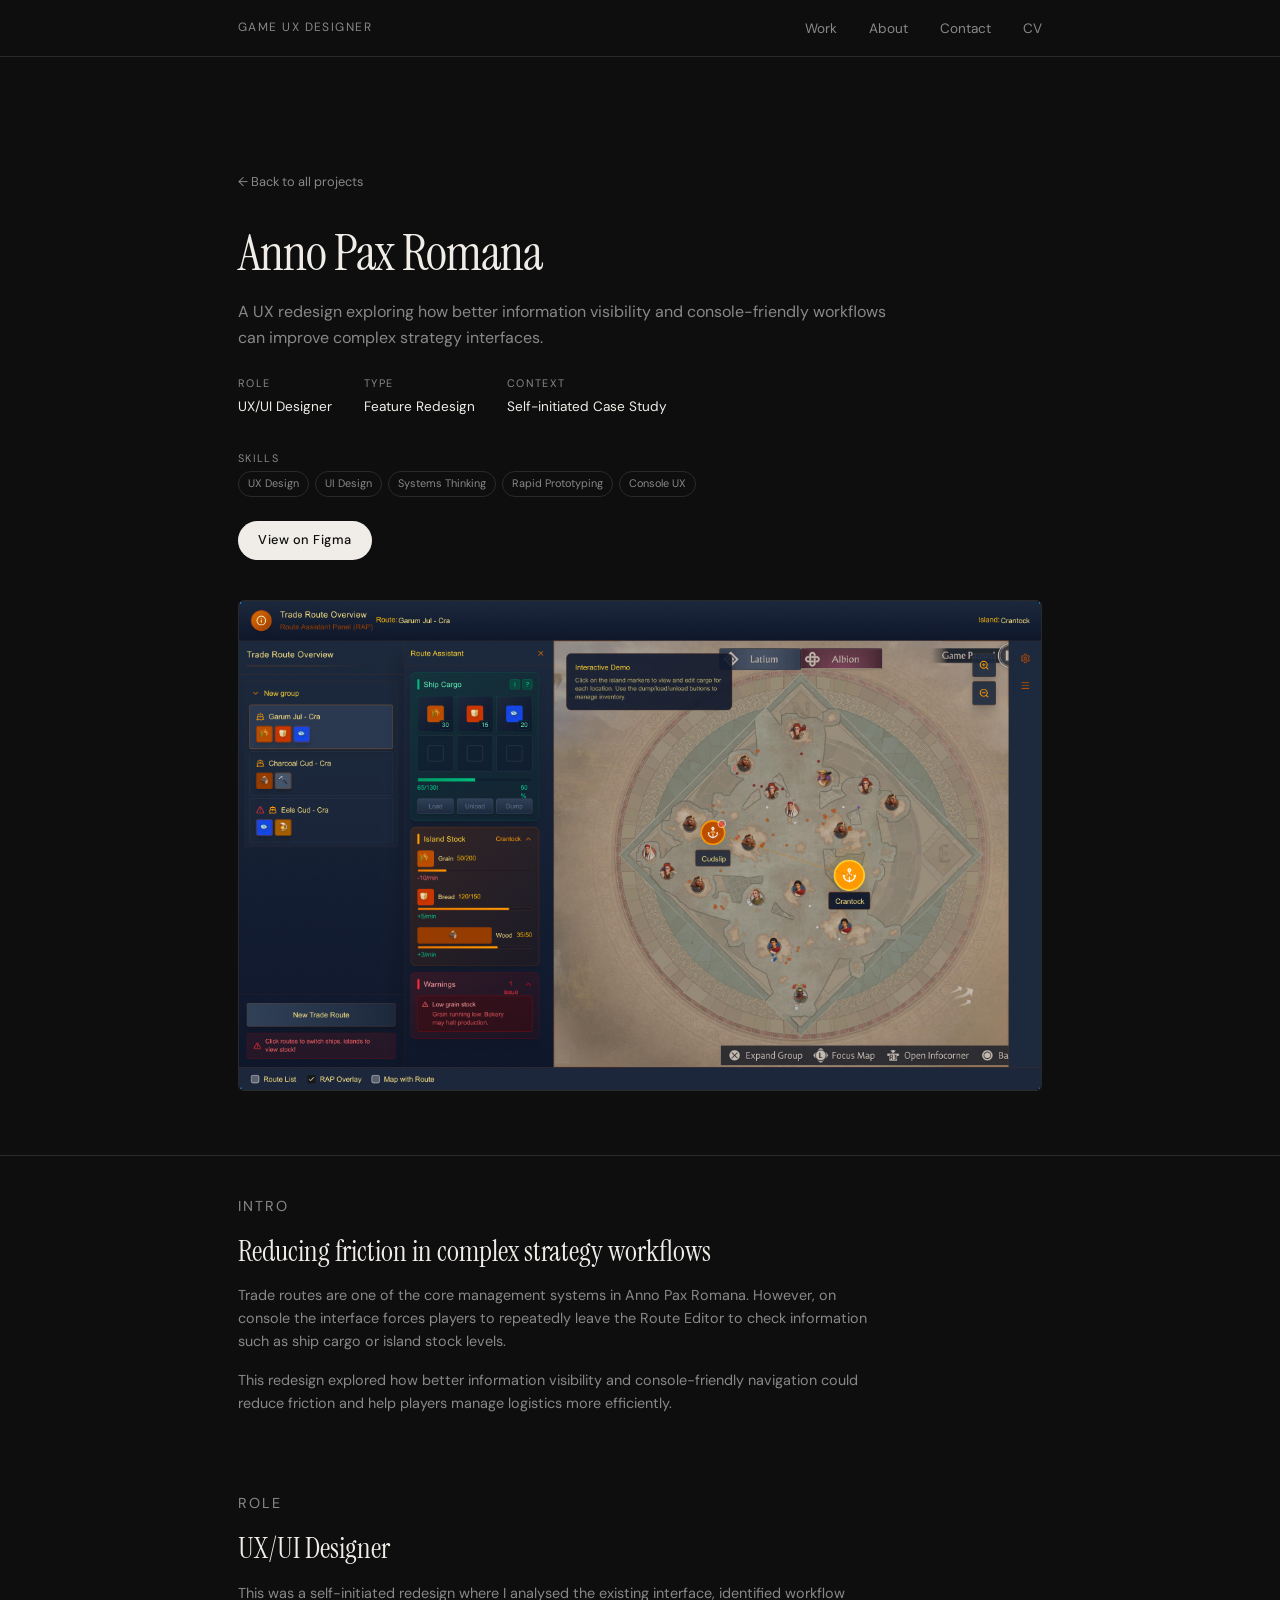
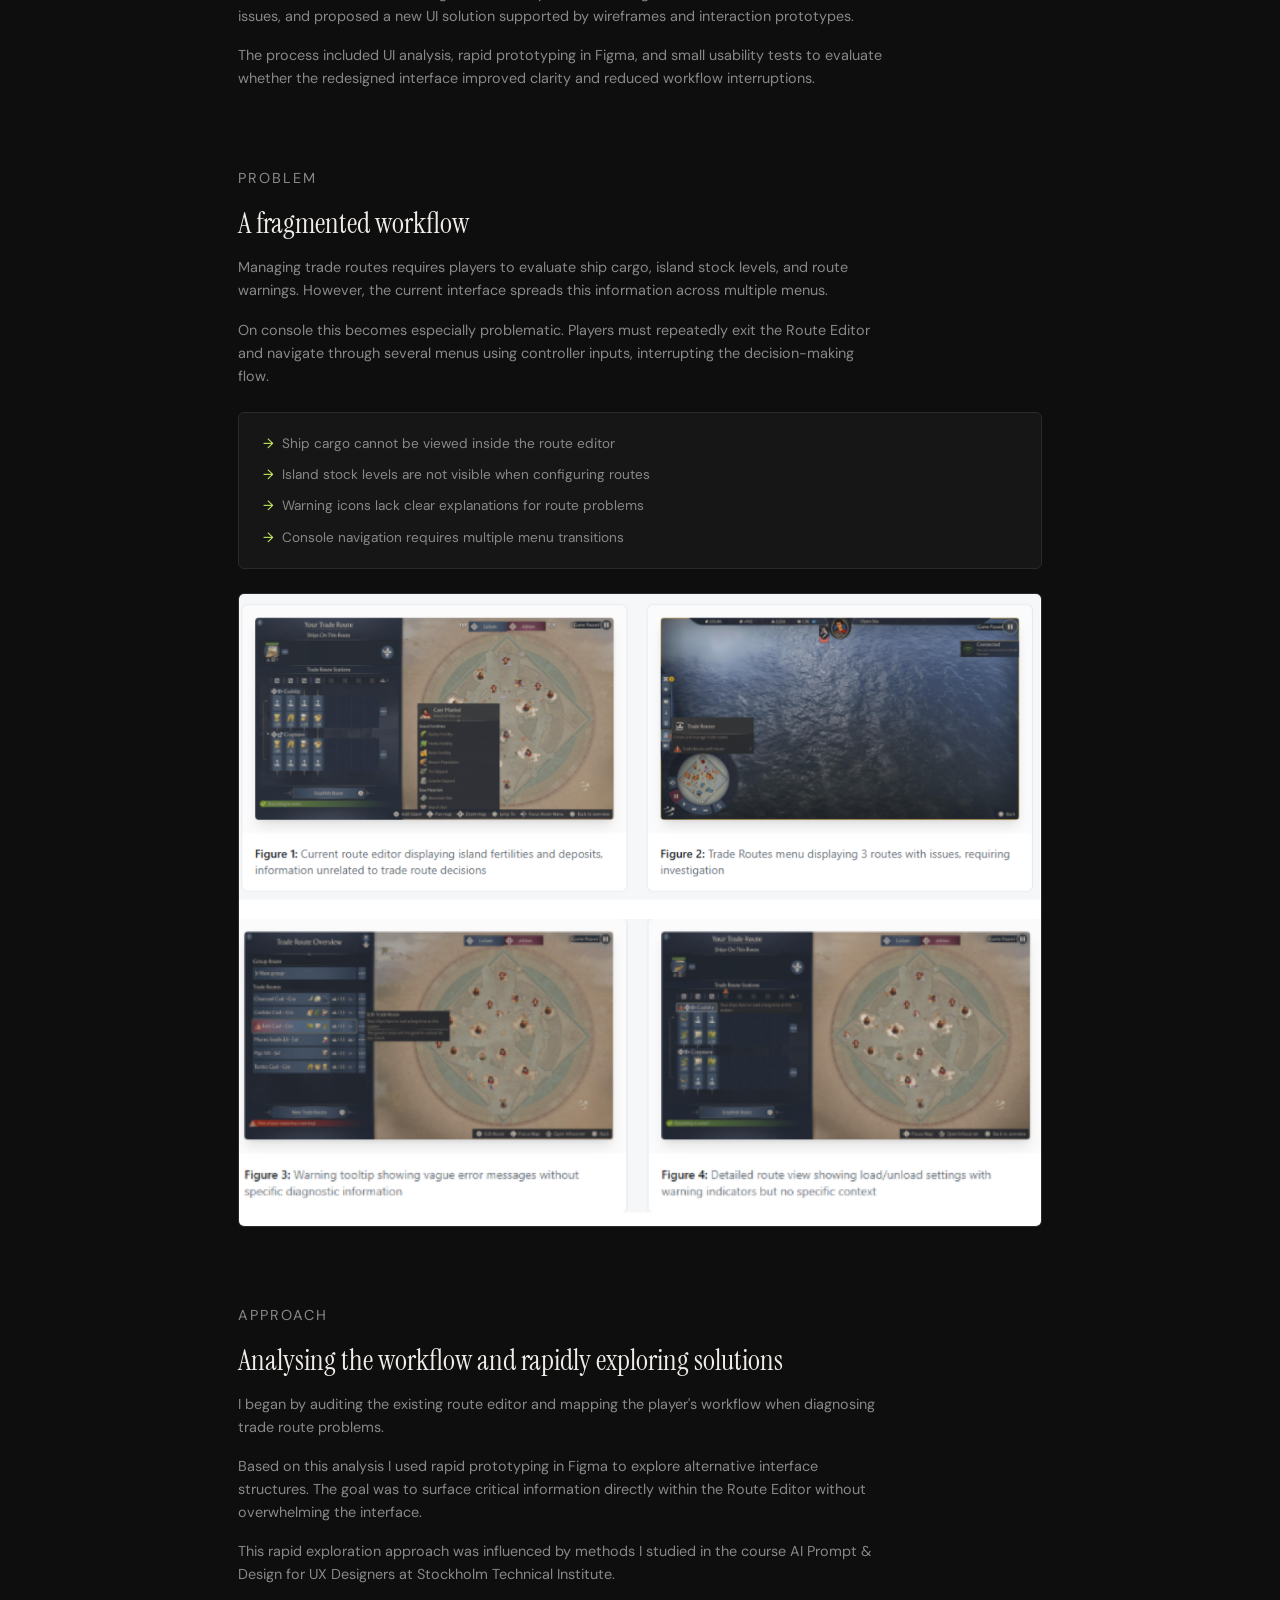
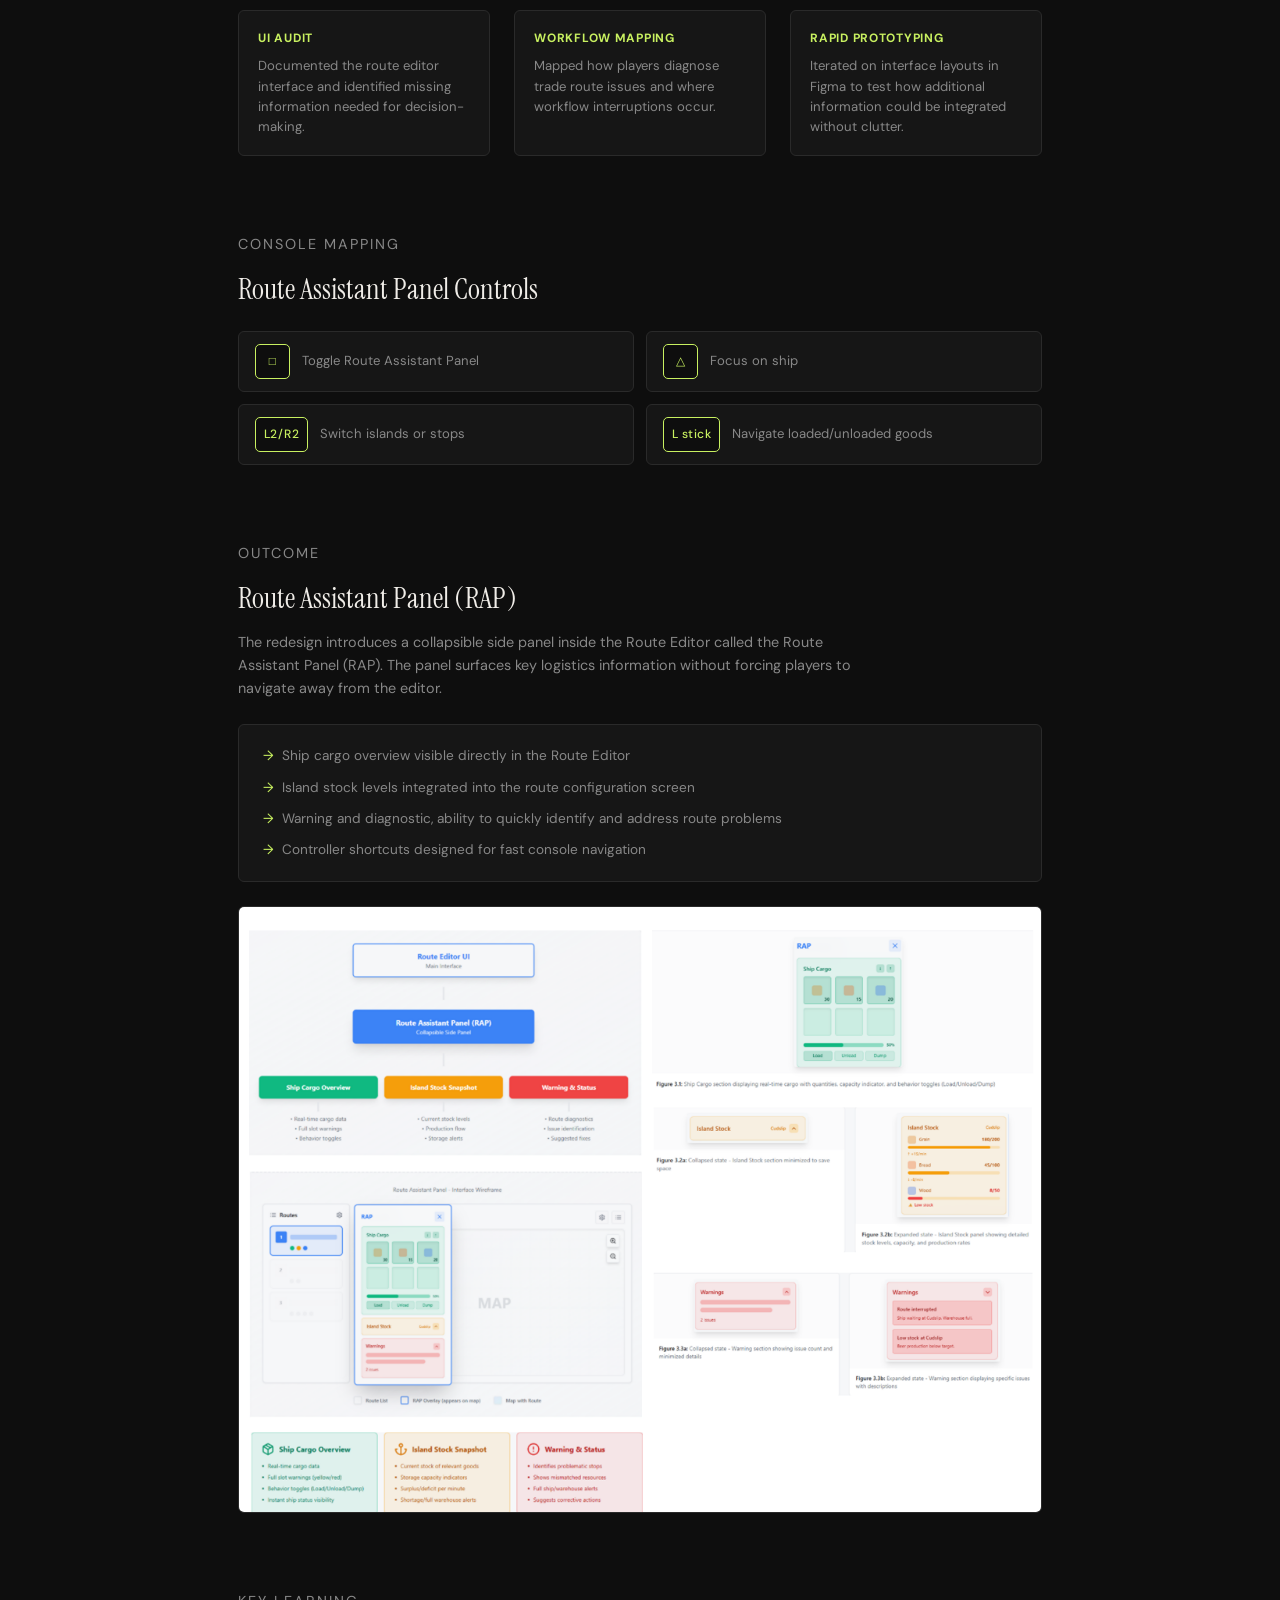
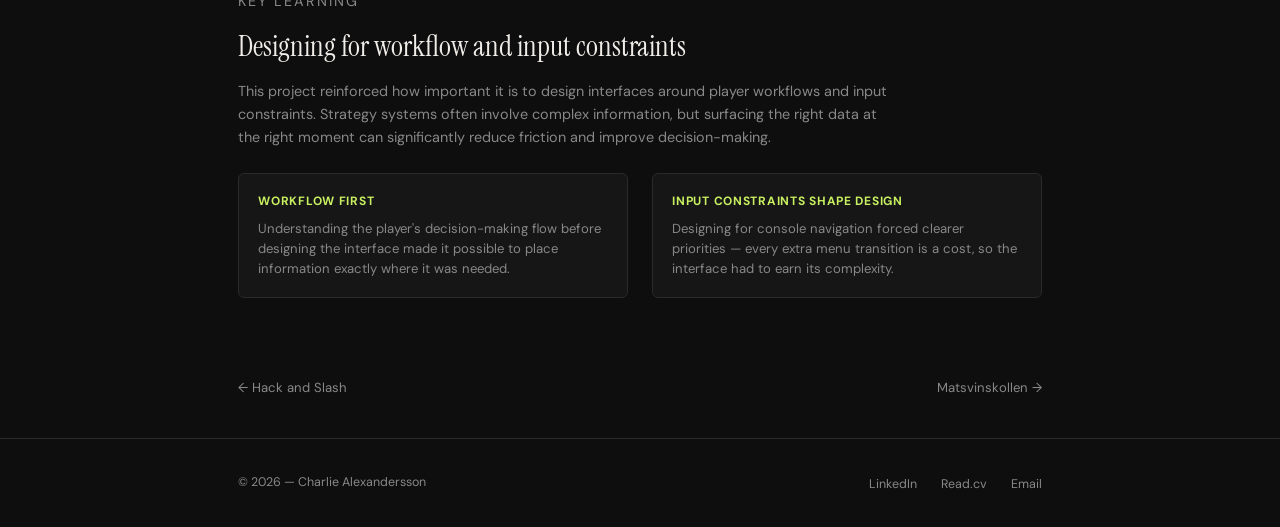
==== commit 2fd862b5: "added cv and edit pax" ====
--- a/anno-pax-romana.html
+++ b/anno-pax-romana.html
@@ -16,6 +16,7 @@
         <li><a href="index.html#work">Work</a></li>
         <li><a href="index.html#about">About</a></li>
         <li><a href="mailto:charlie.alexandersson@hotmail.com">Contact</a></li>
+        <li><a href="cv.html">CV</a></li>
       </ul>
     </div>
   </nav>
--- a/styles/style.css
+++ b/styles/style.css
@@ -180,8 +180,8 @@
 }
 
 .case-section {
-  padding-block: clamp(2.5rem, 6vw, 4rem);
-  border-bottom: 1px solid var(--border);
+  padding-block: clamp(1.5rem, 3vw, 2.5rem);
+
 }
 
 .case-section:last-of-type { border-bottom: none; }
@@ -377,3 +377,49 @@
   .case-three-col { grid-template-columns: 1fr; }
   .case-meta { gap: 1rem; }
 }
+
+/* ── CONTROLLER MAP ── */
+.ctrl-grid {
+  display: grid;
+  grid-template-columns: 1fr 1fr;
+  gap: 0.75rem;
+  margin-top: 1.5rem;
+}
+
+.ctrl-row {
+  display: flex;
+  align-items: center;
+  gap: 0.75rem;
+  background: var(--surface);
+  border: 1px solid var(--border);
+  border-radius: 6px;
+  padding: 0.75rem 1rem;
+}
+
+.ctrl-btn {
+  display: inline-flex;
+  align-items: center;
+  justify-content: center;
+  min-width: 2.2rem;
+  height: 2.2rem;
+  padding: 0 0.5rem;
+  background: var(--bg);
+  border: 1px solid var(--accent);
+  border-radius: 5px;
+  color: var(--accent);
+  font-family: var(--font-body);
+  font-size: 0.75rem;
+  font-weight: 500;
+  letter-spacing: 0.04em;
+  flex-shrink: 0;
+}
+
+.ctrl-action {
+  font-size: 0.82rem;
+  color: var(--text-secondary);
+  line-height: 1.4;
+}
+
+@media (max-width: 640px) {
+  .ctrl-grid { grid-template-columns: 1fr; }
+}
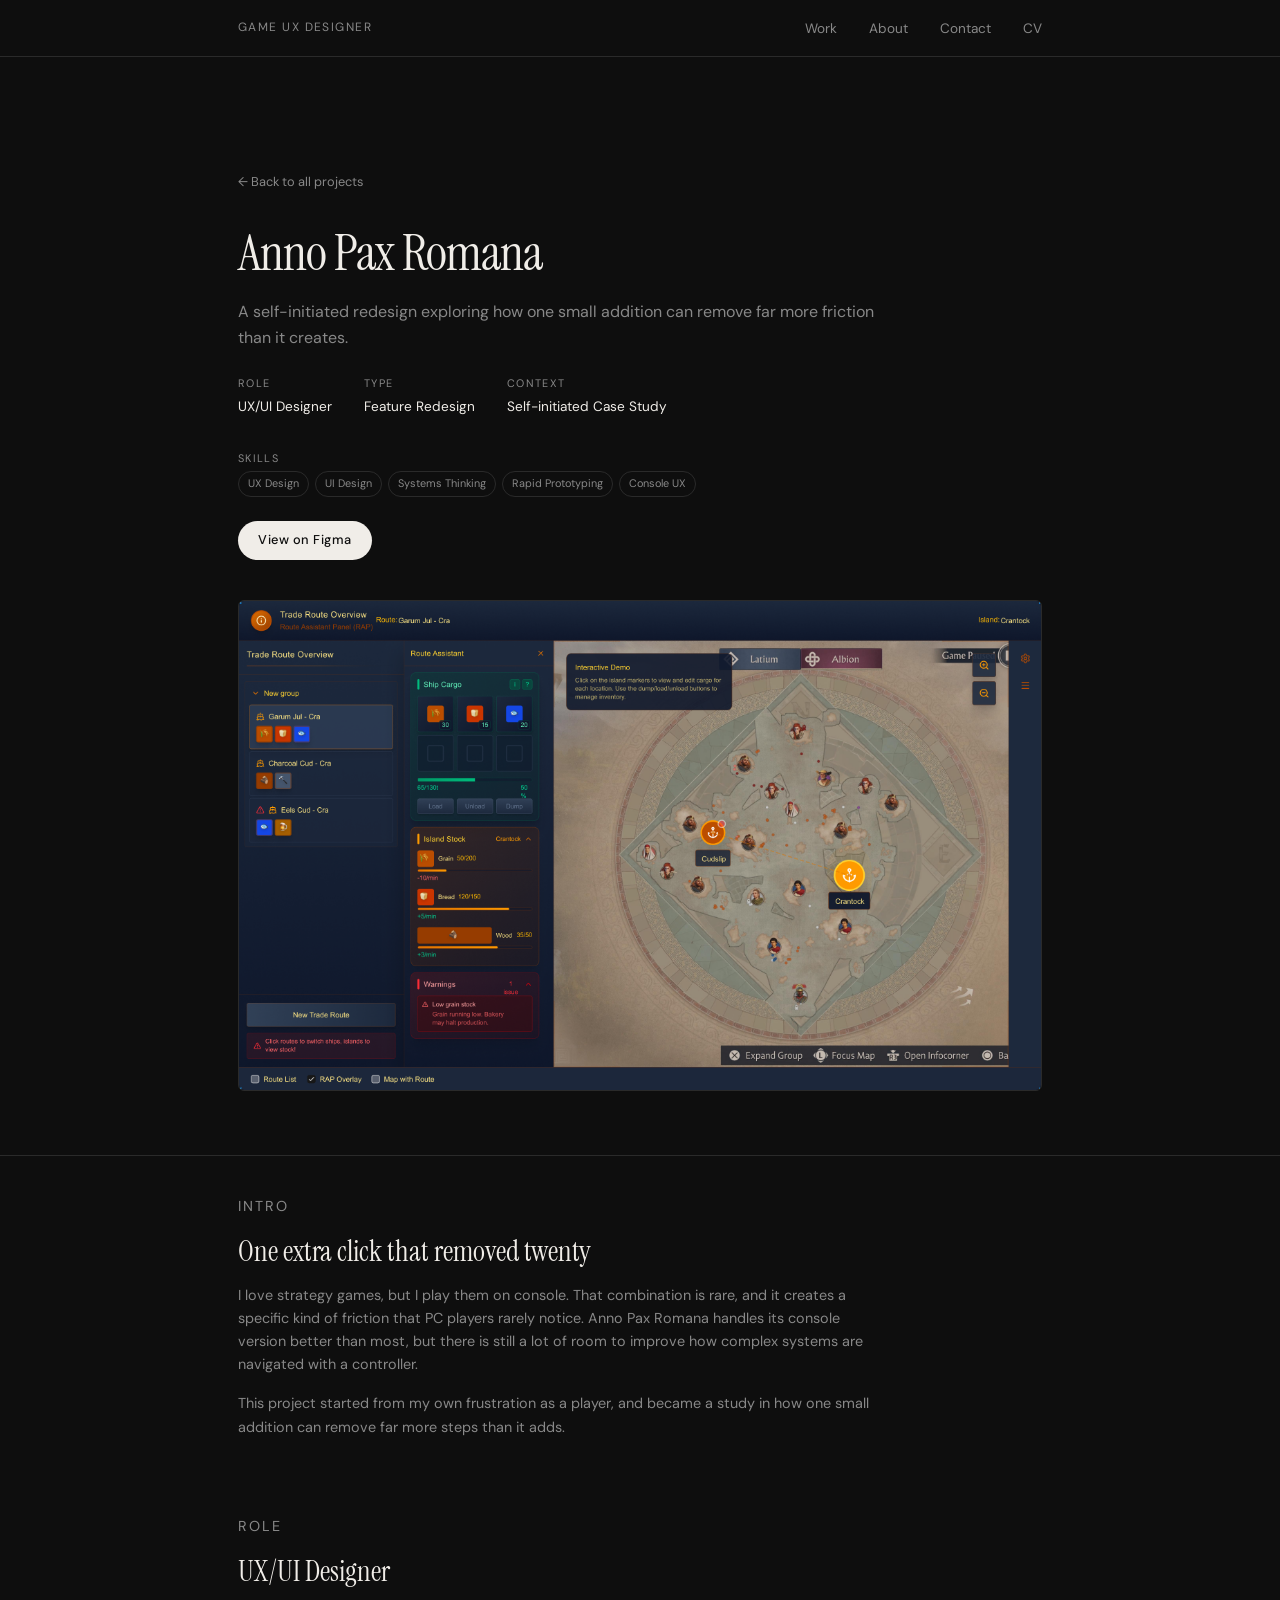
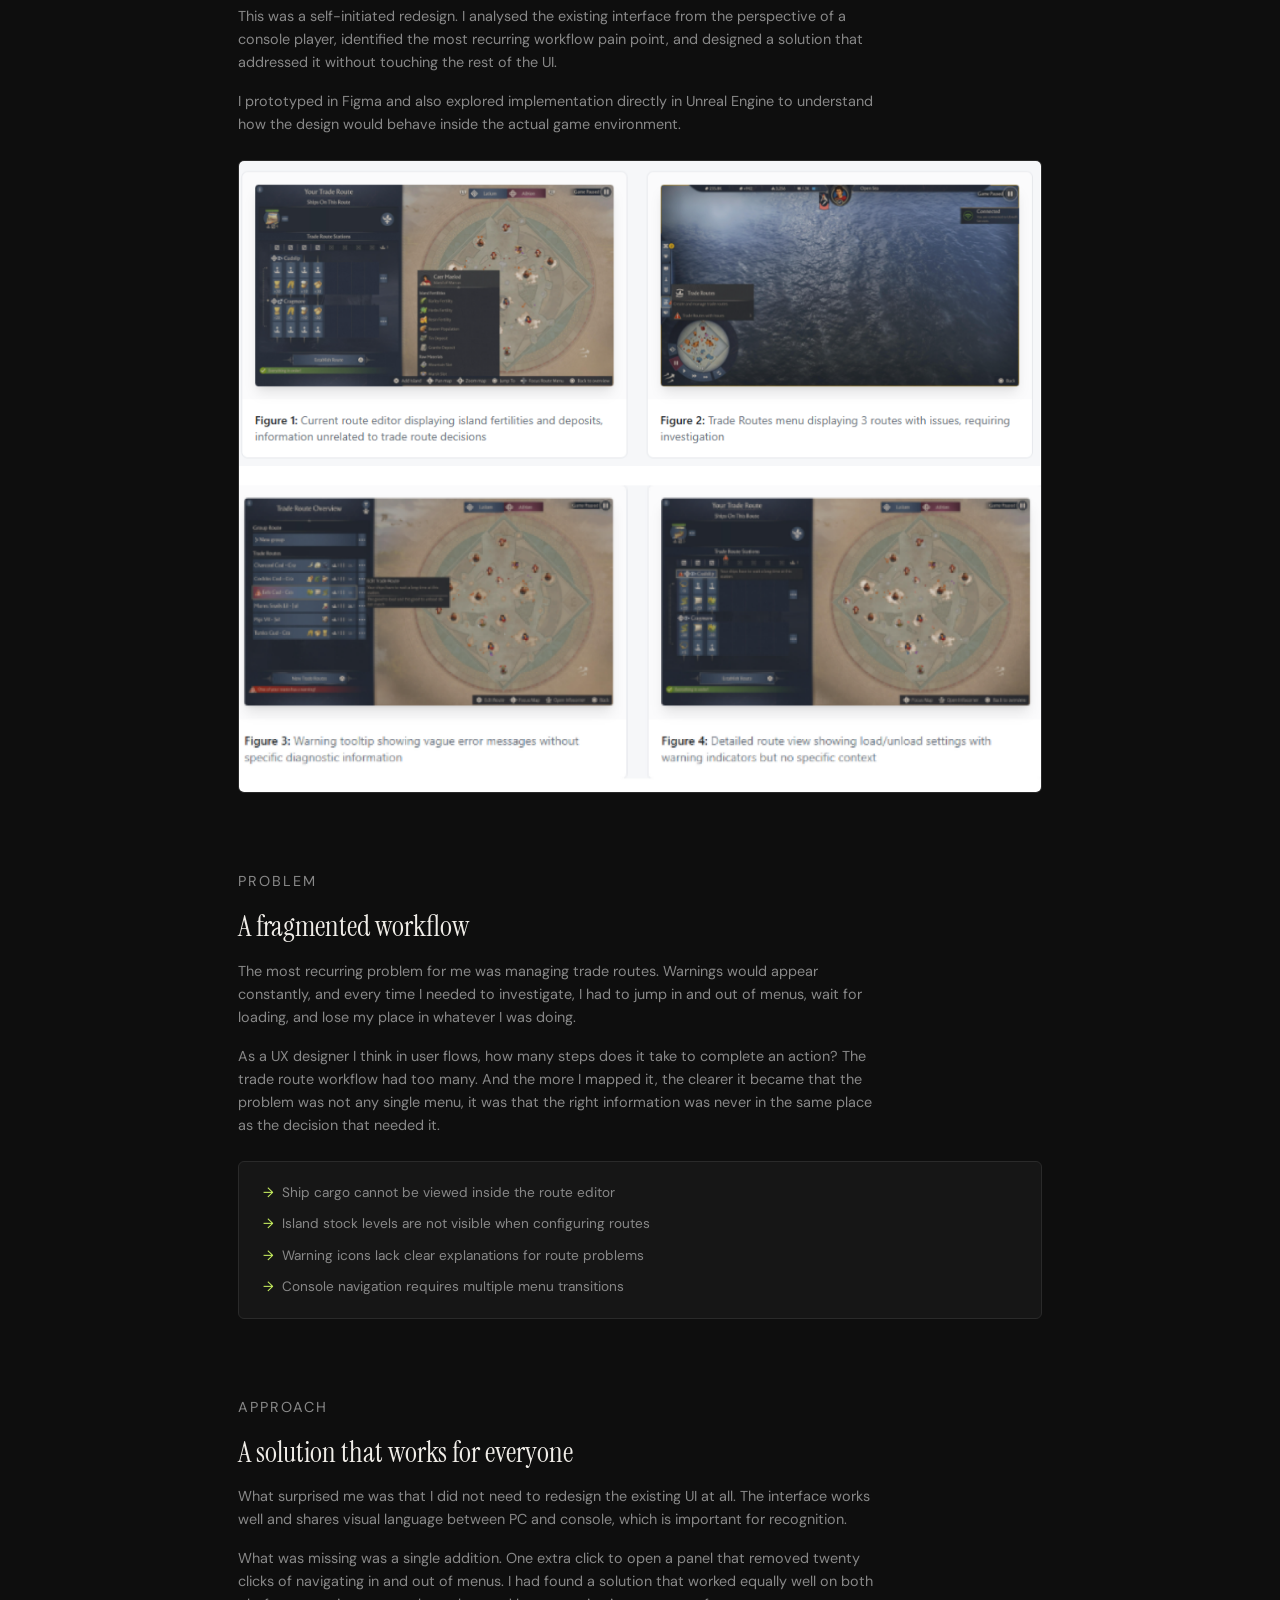
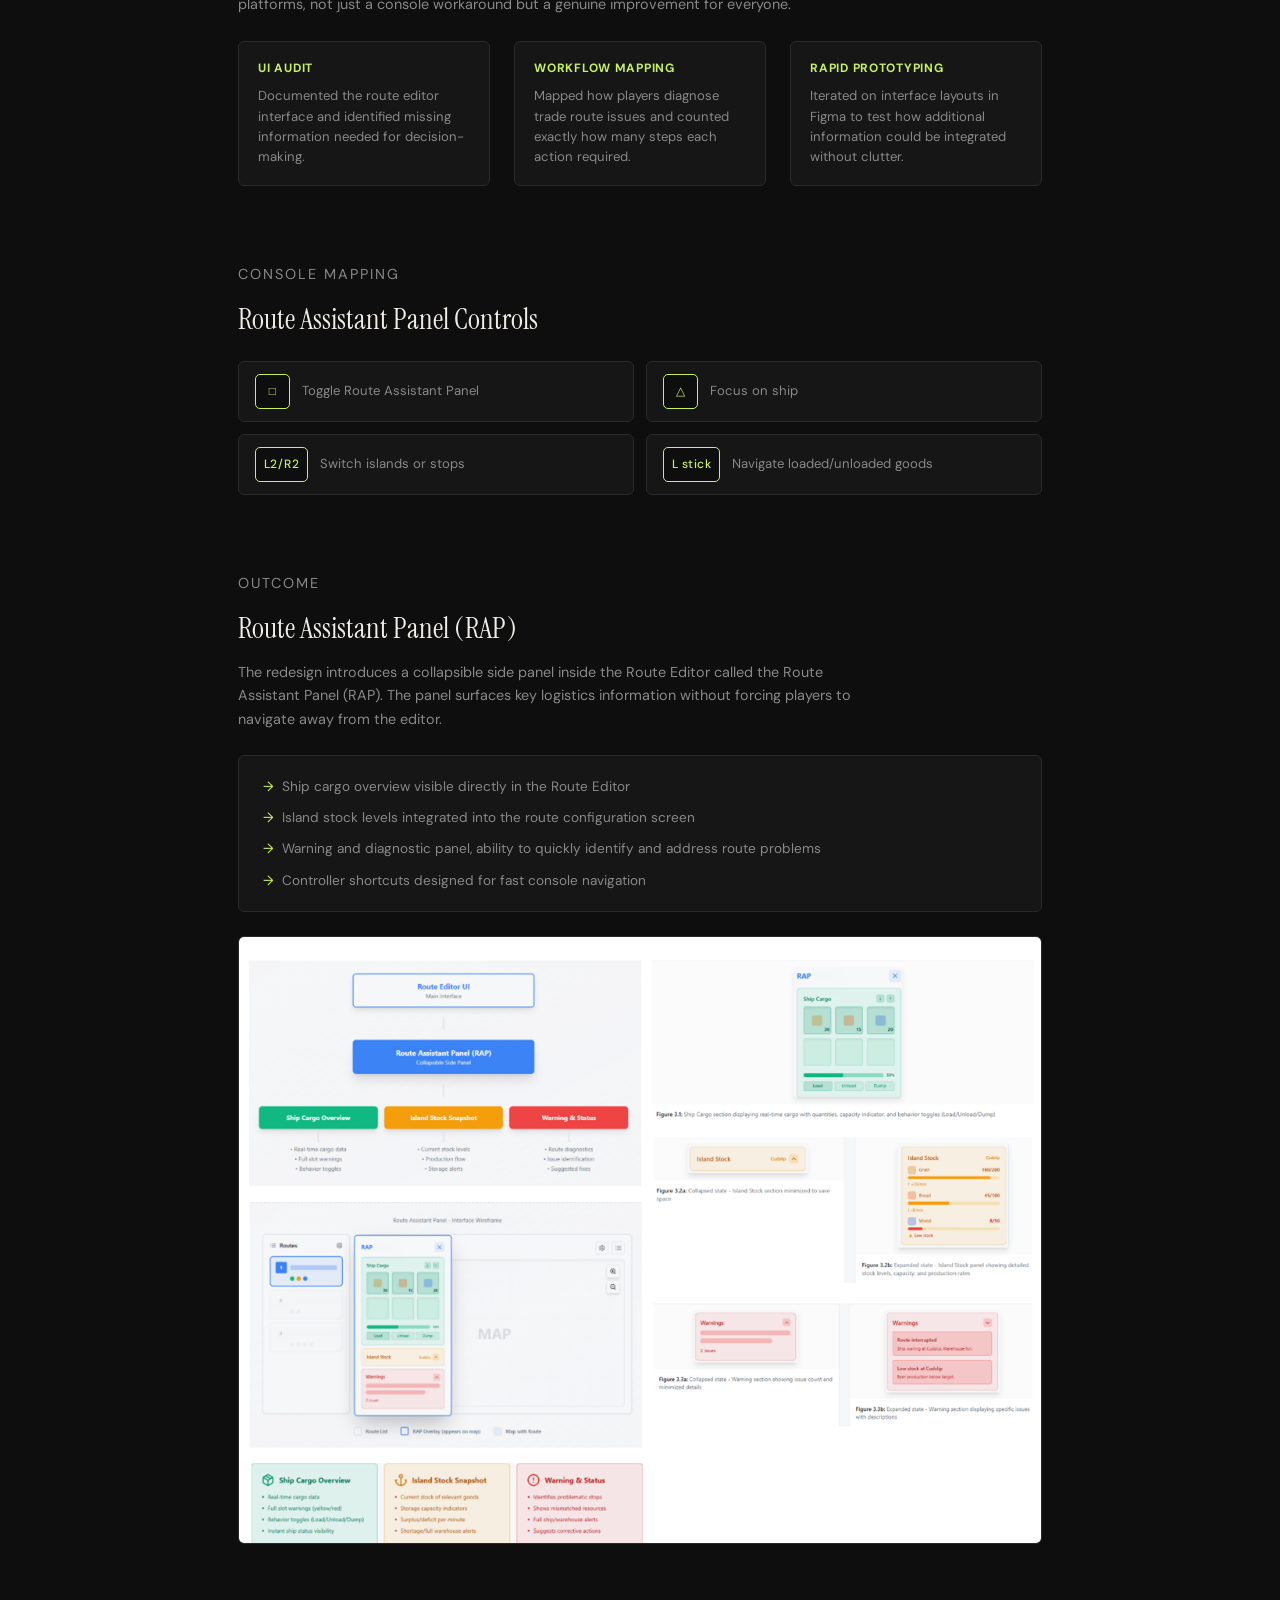
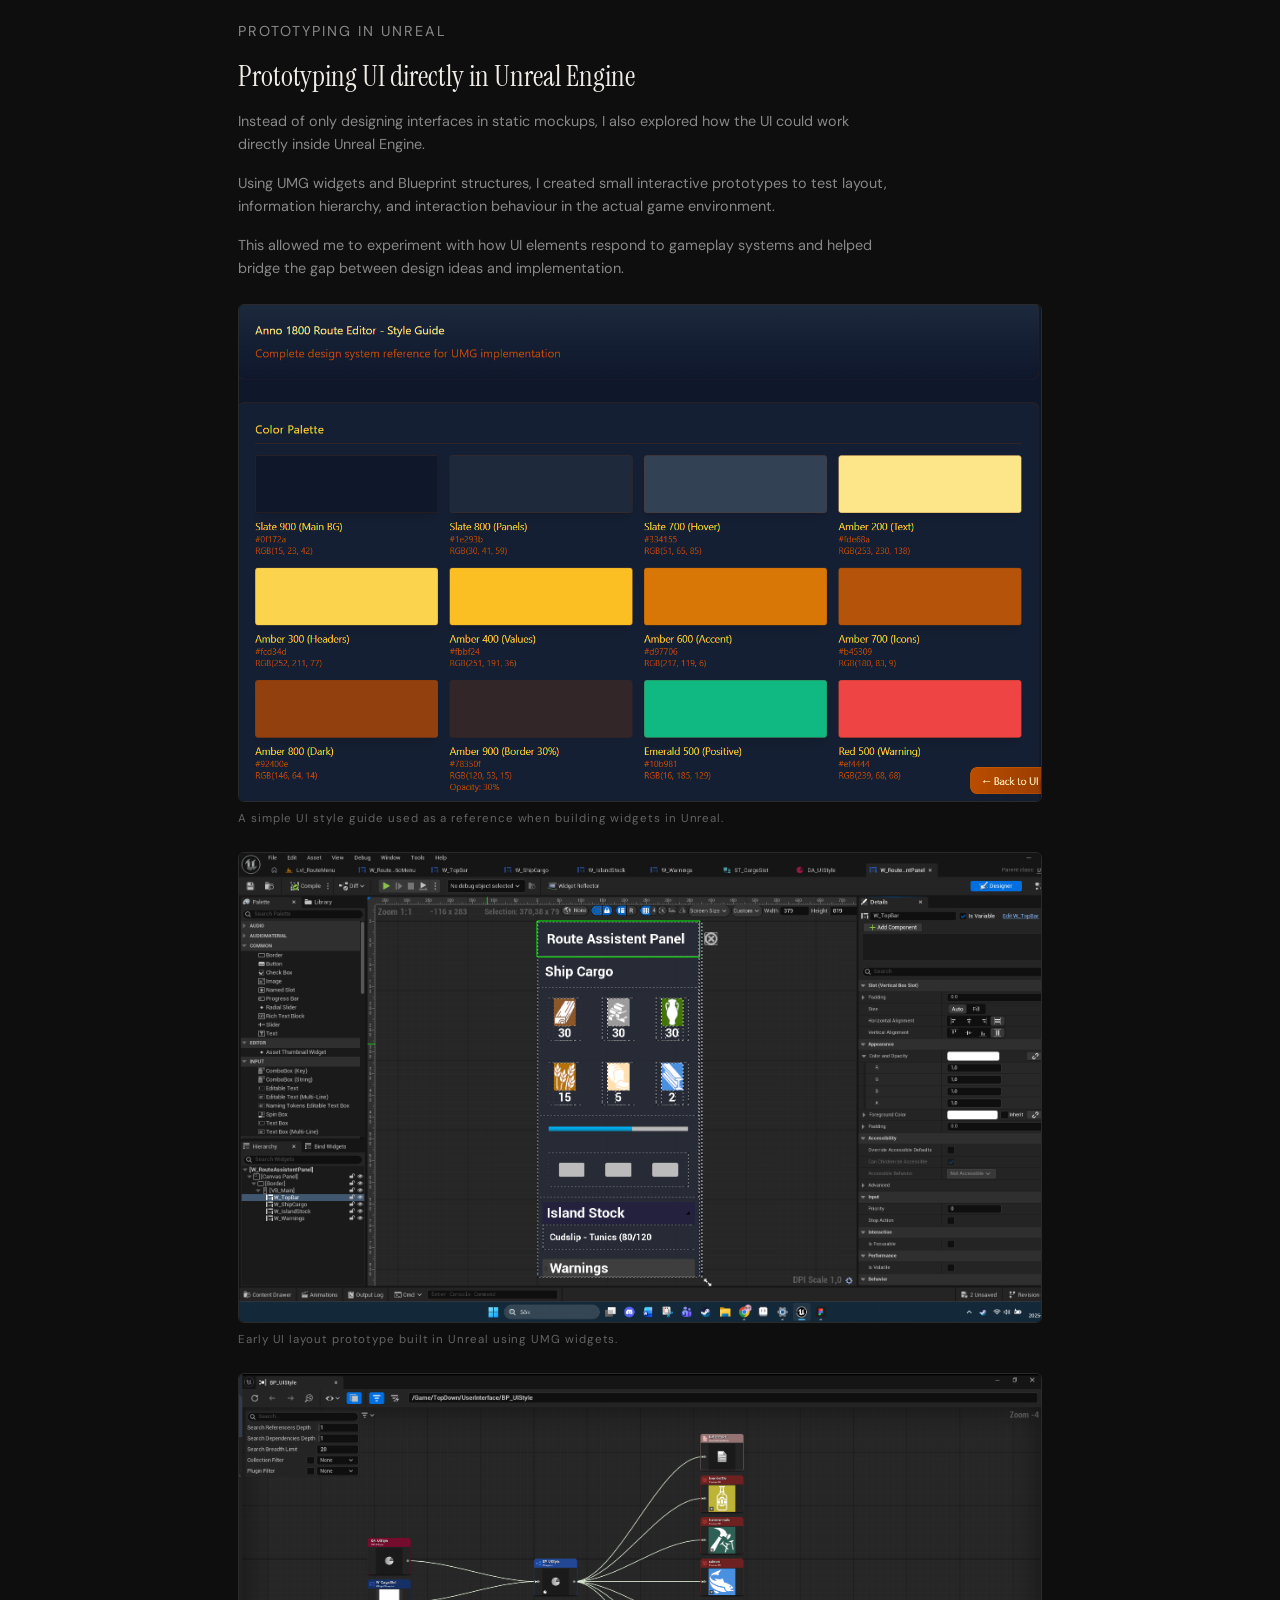
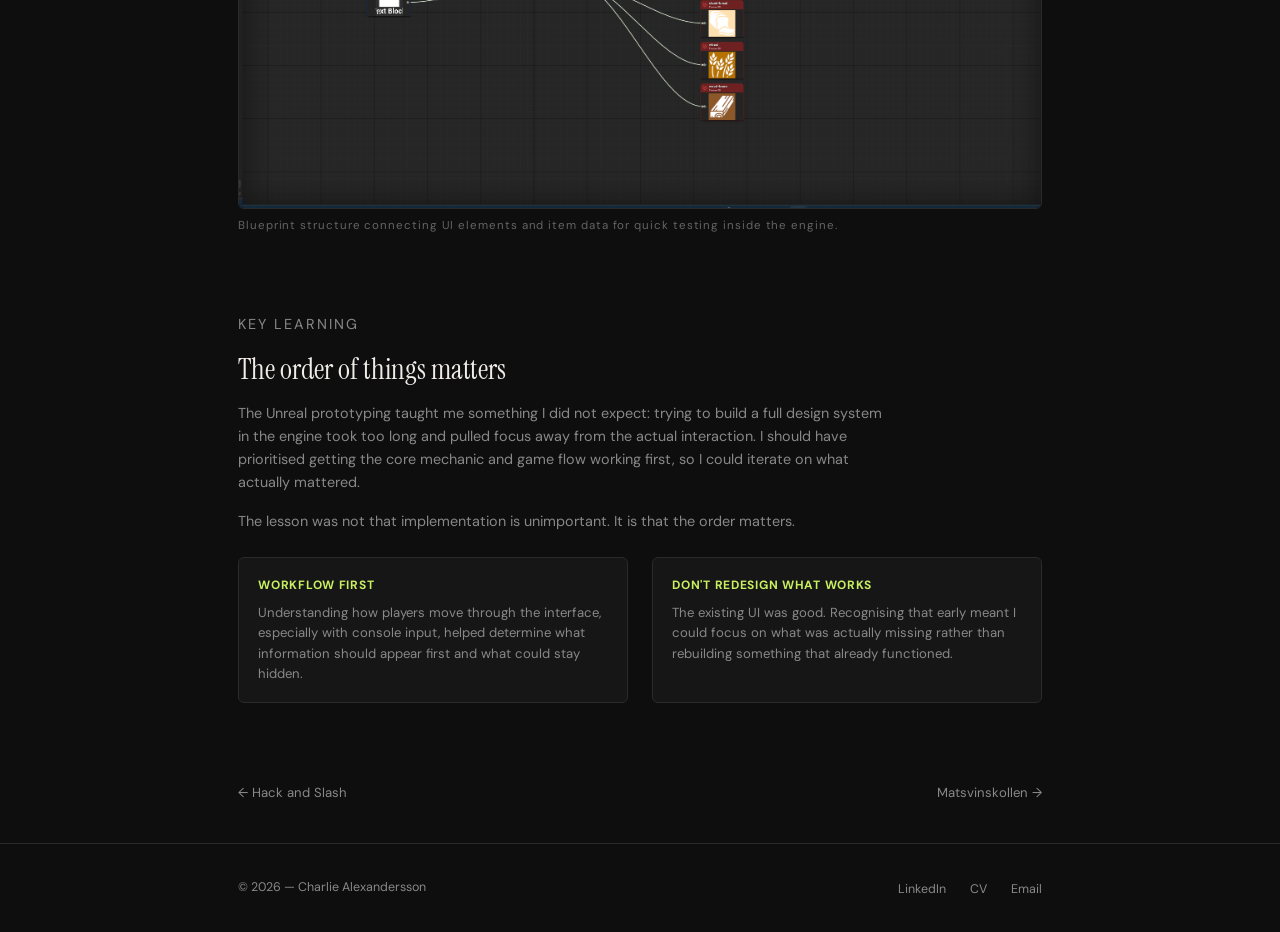
==== commit ec309d56: "j" ====
--- a/anno-pax-romana.html
+++ b/anno-pax-romana.html
@@ -64,7 +64,7 @@
       <p>&copy; 2026 — Charlie Alexandersson</p>
       <ul class="p-footer-links">
         <li><a href="https://se.linkedin.com/in/charlie-alexandersson-ux-designer" target="_blank">LinkedIn</a></li>
-        <li><a href="https://read.cv" target="_blank">Read.cv</a></li>
+        <li><a href="cv.html">CV</a></li>
         <li><a href="mailto:charlie.alexandersson@hotmail.com">Email</a></li>
       </ul>
     </div>
